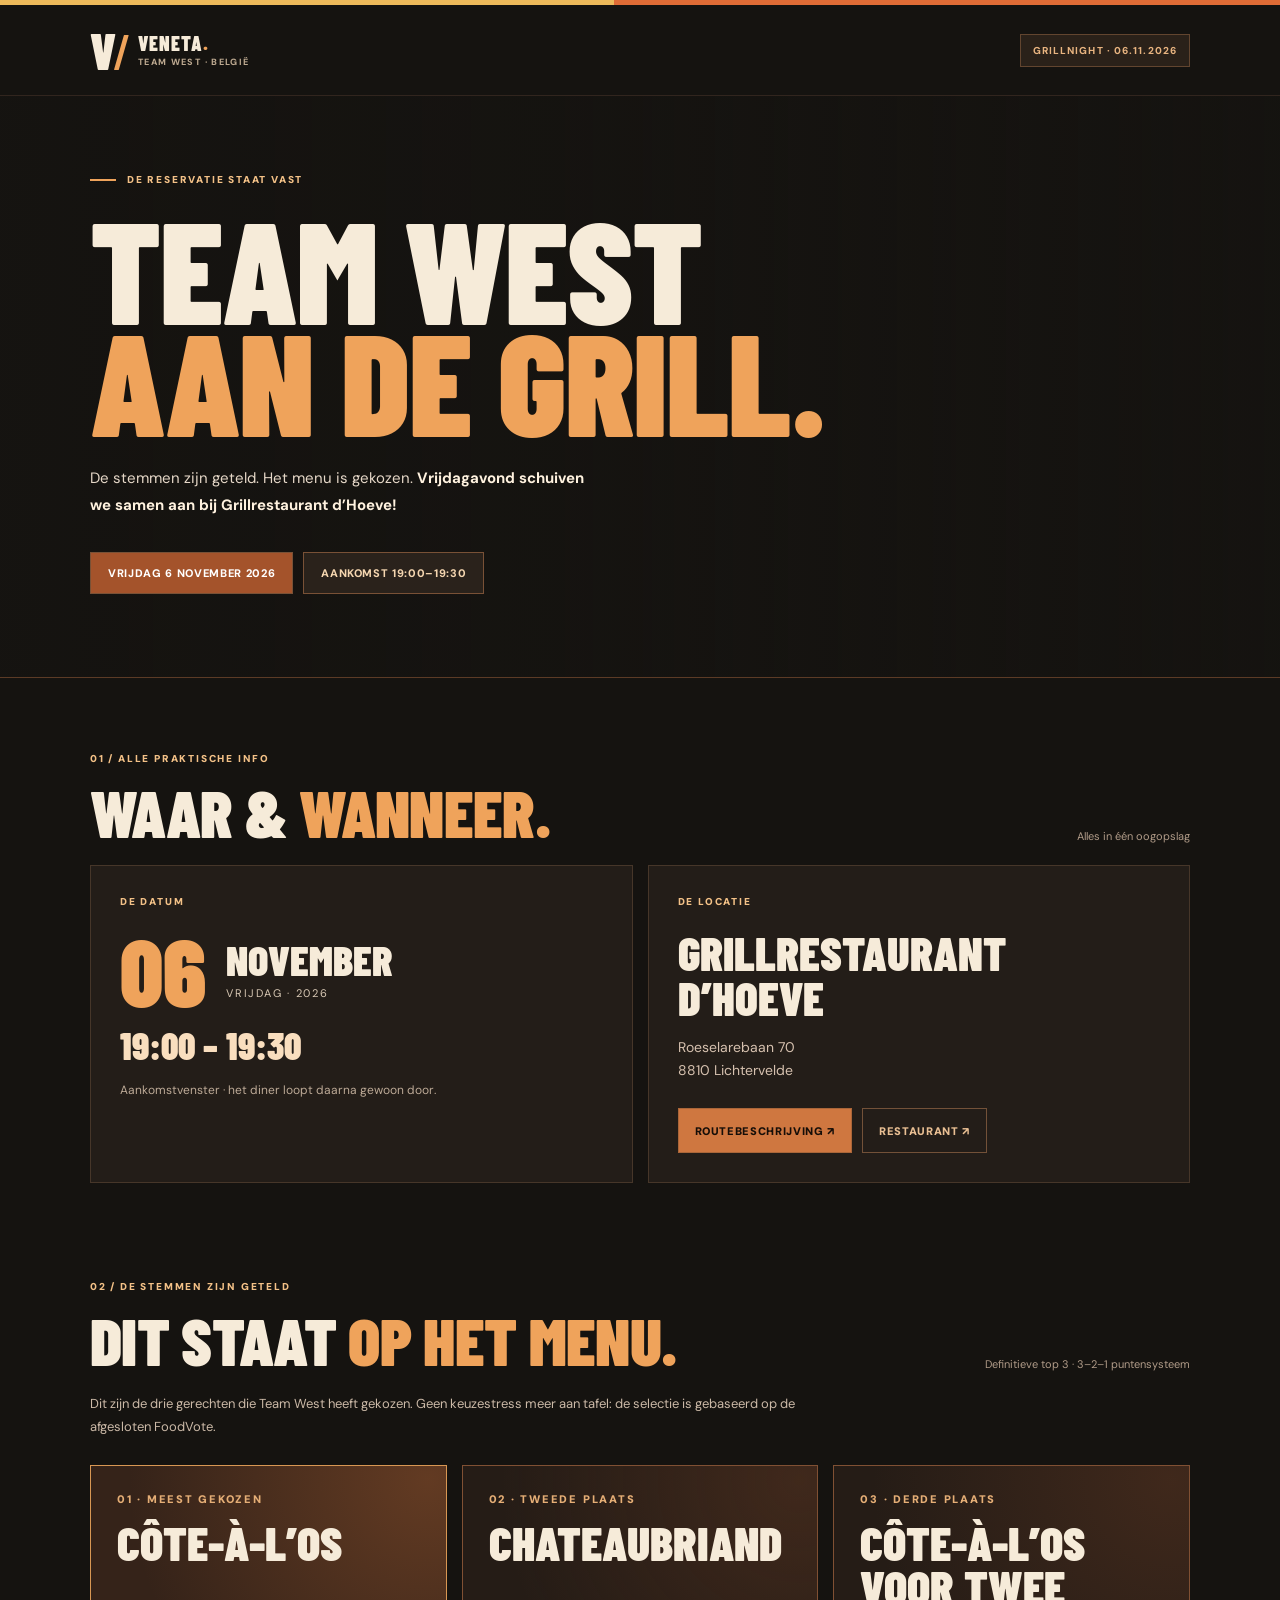
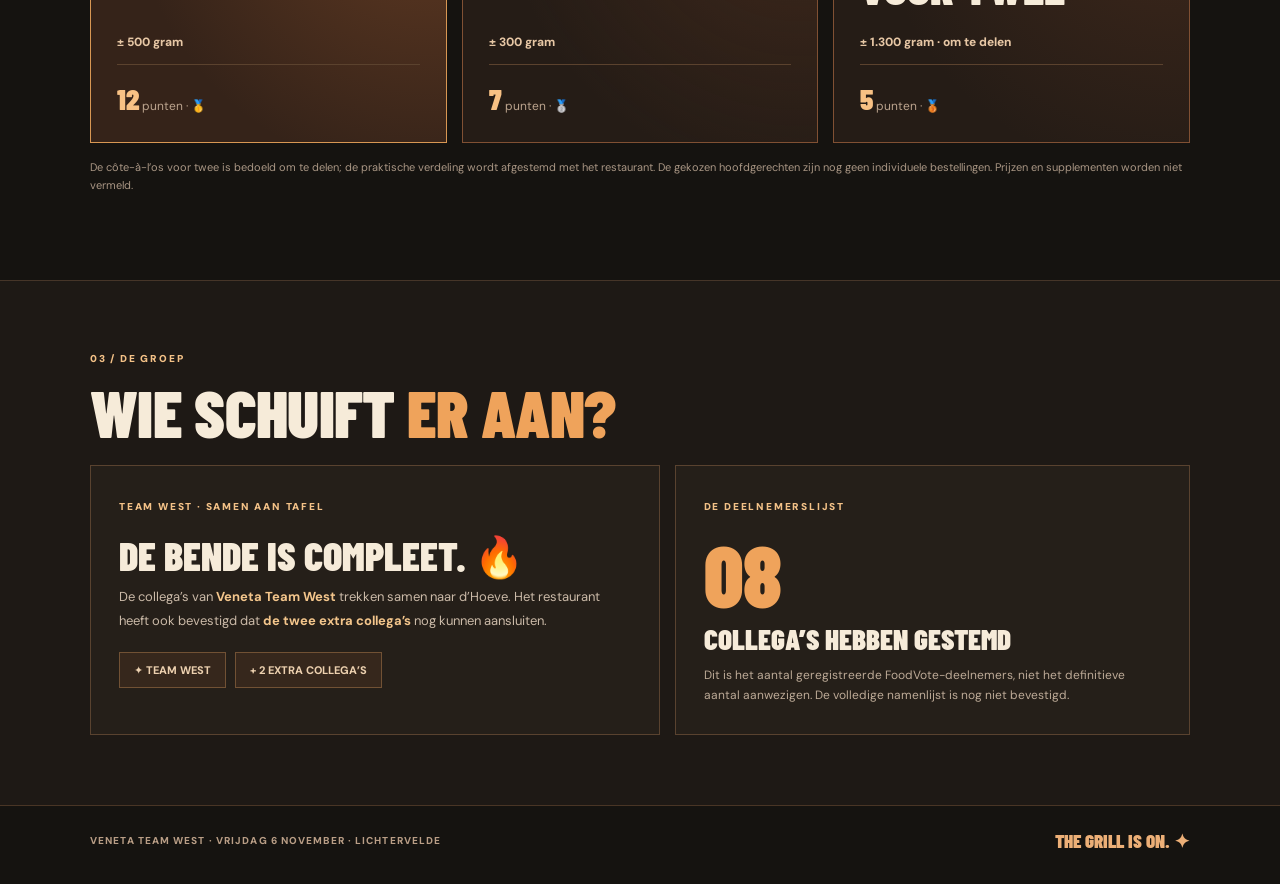
==== index.html @ 532f6a84 "Simplify Grillvote homepage to one-page event details, final top three and attendance overview" ====
<!doctype html>
<html lang="nl-BE">
<head>
<meta charset="utf-8">
<meta name="viewport" content="width=device-width, initial-scale=1">
<meta name="theme-color" content="#151310">
<meta name="description" content="Veneta Team West aan de Grill · vrijdag 6 november 2026 bij Grillrestaurant d’Hoeve in Lichtervelde.">
<meta property="og:type" content="website">
<meta property="og:title" content="Team West aan de Grill · 6 november 2026">
<meta property="og:description" content="De afspraak, de locatie, wie erbij is en de drie gekozen hoofdgerechten.">
<title>Team West aan de Grill · 6 november 2026</title>
<link rel="preconnect" href="https://fonts.googleapis.com">
<link rel="preconnect" href="https://fonts.gstatic.com" crossorigin>
<link href="https://fonts.googleapis.com/css2?family=Barlow+Condensed:wght@500;600;700;800;900&family=DM+Sans:wght@400;500;600;700;800&display=swap" rel="stylesheet">
<style>
:root{color-scheme:dark;--bg:#151310;--panel:#231d18;--line:#463629;--cream:#f6ebd9;--muted:#b9a99a;--flame:#efa35b;--gold:#f3c187;--green:#b9d39d}
*{box-sizing:border-box}
html{scroll-behavior:smooth}
body{margin:0;background:var(--bg);color:var(--cream);font-family:'DM Sans',system-ui,-apple-system,sans-serif;-webkit-font-smoothing:antialiased}
a{color:inherit;text-decoration:none}
a:focus-visible{outline:2px solid #f6c989;outline-offset:5px}
button{font:inherit}
.wrap{width:min(1100px,calc(100% - 48px));margin-inline:auto}
.accent{color:var(--flame)}
.top-line{height:5px;background:linear-gradient(90deg,#edba5b 0%,#edba5b 48%,#df6c36 48%,#df6c36 100%)}
header{height:90px;display:flex;justify-content:space-between;align-items:center;gap:20px}
.brand{display:flex;gap:12px;align-items:center}
.logo{font:900 50px/.8 'Barlow Condensed',Impact,sans-serif;letter-spacing:-.1em}
.logo i{font-weight:500;font-style:normal;color:var(--flame);padding-left:2px}
.brand-text{display:flex;flex-direction:column;gap:3px}
.brand-text strong{font:900 20px/1 'Barlow Condensed',sans-serif;letter-spacing:.05em}
.brand-text small{font-size:9px;letter-spacing:.15em;color:#bda990;font-weight:800}
.header-tag{font-size:10px;color:#e8b480;border:1px solid #62452f;background:#2a2119;padding:9px 12px;letter-spacing:.11em;font-weight:800}
.hero{position:relative;overflow:hidden;isolation:isolate;border-top:1px solid #31251e;border-bottom:1px solid #5c3b26}
.hero::before{content:"";z-index:-2;position:absolute;inset:0;background:url('https://images.unsplash.com/photo-1558030006-450675393462?w=1650&q=85&fit=crop&auto=format') center 47%/cover no-repeat;filter:brightness(.45) saturate(.9)}
.hero::after{content:"";z-index:-1;position:absolute;inset:0;background:linear-gradient(90deg,#151310f7 0%,#151310c9 44%,#1513102b 100%),linear-gradient(0deg,#15131094,transparent 38%)}
.hero-inner{padding:77px 0 83px}
.eyebrow,.label{font-size:10px;font-weight:900;letter-spacing:.18em;color:var(--gold);text-transform:uppercase}
.eyebrow{display:flex;align-items:center;gap:11px;margin:0 0 27px}
.eyebrow::before{content:"";width:26px;height:2px;background:var(--flame)}
h1,h2,h3,p{margin-top:0}
h1{font:900 clamp(83px,12vw,143px)/.78 'Barlow Condensed',Impact,sans-serif;letter-spacing:-.01em;margin:0 0 29px}
h1 span{color:var(--flame)}
.hero-sub{font-size:15px;line-height:1.8;color:#e6d8c8;max-width:510px;margin:0 0 33px}
.hero-sub strong{color:#fff2df}
.hero-meta{display:flex;flex-wrap:wrap;gap:10px}
.hero-meta>span{font-size:11px;letter-spacing:.06em;font-weight:800;background:#2d241de8;border:1px solid #795136;padding:13px 17px;color:#f5d6b0}
.hero-meta>span:first-child{background:#a4532b;color:#fff}
section.info{padding:68px 0 30px}
.section-head{display:flex;justify-content:space-between;align-items:end;gap:14px;margin-bottom:22px}
.section-head h2{font:900 clamp(42px,5.2vw,69px)/.95 'Barlow Condensed',Impact,sans-serif;letter-spacing:-.01em;margin:13px 0 0}
.section-head h2 em{color:var(--flame);font-style:normal}
.section-note{font-size:11px;color:#b09b88;text-align:right}
.detail-grid{display:grid;grid-template-columns:1fr 1fr;gap:15px}
.detail-card{background:var(--panel);border:1px solid var(--line);padding:29px;min-height:230px}
.detail-card .label{display:block;margin-bottom:22px}
.detail-date{display:flex;align-items:center;gap:20px}
.detail-date>strong{font:900 94px/.85 'Barlow Condensed',sans-serif;color:var(--flame)}
.detail-date>div strong{display:block;font:900 42px/.95 'Barlow Condensed',sans-serif}
.detail-date>div span{display:block;font-size:11px;letter-spacing:.16em;margin-top:6px;color:#d8c8b4}
.detail-card p{color:#bdaa97;font-size:12px;line-height:1.65;margin:18px 0 0}
.detail-time{font:900 38px/.95 'Barlow Condensed',sans-serif;margin-top:17px;color:#f9debe}
.venue-name{font:900 47px/.95 'Barlow Condensed',Impact,sans-serif}
.address{font-size:14px;color:#d6c1af;margin:16px 0 25px;line-height:1.7}
.actions{display:flex;flex-wrap:wrap;gap:10px;align-items:center}
.btn{display:inline-flex;align-items:center;justify-content:space-between;gap:18px;min-height:45px;padding:12px 16px;border:1px solid #aa6639;background:#cf7740;color:#160e08;font-size:11px;font-weight:900;letter-spacing:.06em}
.btn.ghost{background:transparent;border:1px solid #735138;color:#e9bf93}
.btn:hover{filter:brightness(1.12)}
.menus{padding:61px 0 74px}
.menus-intro{max-width:710px;color:#cbb9a7;font-size:13px;line-height:1.7;margin-bottom:27px}
.menu-grid{display:grid;grid-template-columns:repeat(3,minmax(0,1fr));gap:15px}
.menu-card{background:radial-gradient(circle at 95% 5%,#7d45284d,transparent 70%),#251c16;border:1px solid #805033;padding:26px;display:flex;flex-direction:column;gap:14px;min-height:266px}
.menu-card:nth-child(1){border-color:#d89753;background:radial-gradient(circle at 95% 5%,#9f5a2f6d,transparent 70%),#352319}
.menu-rank{font-size:11px;color:#e5ae76;letter-spacing:.16em;font-weight:900}
.menu-card h3{font:900 clamp(35px,4vw,48px)/.93 'Barlow Condensed',Impact,sans-serif;margin:0;min-height:100px}
.menu-card .portion{color:#e7c7a5;font-size:12px;font-weight:800}
.menu-card .points{border-top:1px solid #5b422e;padding-top:16px;margin-top:auto;color:#bca48e;font-size:12px}
.menu-card .points strong{color:#f8c184;font:900 29px 'Barlow Condensed',sans-serif}
.menu-foot{margin-top:15px;color:#a99684;font-size:11px;line-height:1.7}
.guest-area{border-top:1px solid #463528;background:#1e1915;padding:65px 0 70px}
.guest-board{display:grid;grid-template-columns:1.05fr .95fr;gap:15px}
.guest-main,.guest-side{border:1px solid #59422f;background:#251f19;padding:28px}
.guest-main h3{font:900 40px/1 'Barlow Condensed',sans-serif;margin:20px 0 10px}
.guest-main p{font-size:13px;line-height:1.8;color:#cbbaa8;max-width:550px}
.guest-main strong{color:#f4c68c}
.guest-chips{display:flex;flex-wrap:wrap;gap:9px;margin-top:20px}
.guest-chip{display:inline-flex;align-items:center;gap:8px;padding:10px 14px;border:1px solid #715134;background:#36271c;font-size:11px;font-weight:800;color:#ecd0af}
.guest-side .big-number{font:900 86px/.95 'Barlow Condensed',sans-serif;color:var(--flame);display:block;margin:18px 0 9px}
.guest-side h3{font:900 29px/1 'Barlow Condensed',sans-serif;margin:0 0 12px}
.guest-side p{font-size:12px;line-height:1.7;color:#bdaa97;margin:0}
.conclude{border-top:1px solid #493525;padding:23px 0 32px}
.conclude .wrap{display:flex;justify-content:space-between;align-items:center;flex-wrap:wrap;gap:10px}
.conclude span{font-size:10px;letter-spacing:.11em;font-weight:800;color:#b99e86}
.conclude strong{font:900 19px 'Barlow Condensed',sans-serif;color:#ecaf77}
@media(max-width:900px){.menu-grid{gap:10px}.menu-card{padding:20px}.detail-card{padding:23px}}
@media(max-width:660px){
 .wrap{width:calc(100% - 34px)}
 header{height:70px}
 .header-tag{font-size:9px;padding:8px 9px}
 .hero-inner{padding:68px 0}
 h1{font-size:clamp(82px,18vw,110px)}
 .hero-sub{font-size:13px}
 .detail-grid,.guest-board{grid-template-columns:1fr}
 section.info{padding:49px 0 20px}
 .detail-card{min-height:0}
 .section-head h2{font-size:49px}
 .section-note{display:none}
 .menus{padding:46px 0 53px}
 .menu-grid{grid-template-columns:1fr}
 .menu-card{min-height:185px;padding:21px}
 .menu-card h3{min-height:0;font-size:43px}
 .guest-area{padding:48px 0 52px}
 .hero-meta>span{padding:10px 12px;font-size:10px}
}
</style>
</head>
<body>
<div class="top-line" aria-hidden="true"></div>
<header class="wrap">
<a href="#top" class="brand" aria-label="Team West bovenaan">
  <span class="logo">V<i>/</i></span>
  <span class="brand-text"><strong>VENETA<span class="accent">.</span></strong><small>TEAM WEST · BELGIË</small></span>
</a>
<span class="header-tag">GRILLNIGHT · 06.11.2026</span>
</header>

<main id="top">
<section class="hero" aria-label="Team West aan de grill">
<div class="wrap hero-inner">
 <p class="eyebrow">DE RESERVATIE STAAT VAST</p>
 <h1>TEAM WEST<br><span>AAN DE GRILL.</span></h1>
 <p class="hero-sub">De stemmen zijn geteld. Het menu is gekozen. <strong>Vrijdagavond schuiven we samen aan bij Grillrestaurant d’Hoeve!</strong></p>
 <div class="hero-meta"><span>VRIJDAG 6 NOVEMBER 2026</span><span>AANKOMST 19:00–19:30</span></div>
</div>
</section>

<section class="info wrap" id="afspraak">
<div class="section-head"><div><span class="label">01 / ALLE PRAKTISCHE INFO</span><h2>WAAR &amp; <em>WANNEER.</em></h2></div><span class="section-note">Alles in één oogopslag</span></div>
<div class="detail-grid">
 <article class="detail-card">
  <span class="label">DE DATUM</span>
  <div class="detail-date"><strong>06</strong><div><strong>NOVEMBER</strong><span>VRIJDAG · 2026</span></div></div>
  <div class="detail-time">19:00 – 19:30</div>
  <p>Aankomstvenster · het diner loopt daarna gewoon door.</p>
 </article>
 <article class="detail-card" id="locatie">
  <span class="label">DE LOCATIE</span>
  <div class="venue-name">GRILLRESTAURANT D’HOEVE</div>
  <div class="address">Roeselarebaan 70<br>8810 Lichtervelde</div>
  <div class="actions">
    <a class="btn" href="https://www.google.com/maps/search/?api=1&amp;query=Roeselarebaan%2070%2C%208810%20Lichtervelde" target="_blank" rel="noopener noreferrer">ROUTEBESCHRIJVING ↗</a>
    <a class="btn ghost" href="https://grill-dhoeve.be/" target="_blank" rel="noopener noreferrer">RESTAURANT ↗</a>
  </div>
 </article>
</div>
</section>

<section class="menus wrap" id="menu">
 <div class="section-head"><div><span class="label">02 / DE STEMMEN ZIJN GETELD</span><h2>DIT STAAT <em>OP HET MENU.</em></h2></div><span class="section-note">Definitieve top 3 · 3–2–1 puntensysteem</span></div>
 <p class="menus-intro">Dit zijn de drie gerechten die Team West heeft gekozen. Geen keuzestress meer aan tafel: de selectie is gebaseerd op de afgesloten FoodVote.</p>
 <div class="menu-grid">
  <article class="menu-card">
   <span class="menu-rank">01 · MEEST GEKOZEN</span>
   <h3>CÔTE-À-L’OS</h3>
   <span class="portion">± 500 gram</span>
   <div class="points"><strong>12</strong> punten · 🥇</div>
  </article>
  <article class="menu-card">
   <span class="menu-rank">02 · TWEEDE PLAATS</span>
   <h3>CHATEAUBRIAND</h3>
   <span class="portion">± 300 gram</span>
   <div class="points"><strong>7</strong> punten · 🥈</div>
  </article>
  <article class="menu-card">
   <span class="menu-rank">03 · DERDE PLAATS</span>
   <h3>CÔTE-À-L’OS<br>VOOR TWEE</h3>
   <span class="portion">± 1.300 gram · om te delen</span>
   <div class="points"><strong>5</strong> punten · 🥉</div>
  </article>
 </div>
 <p class="menu-foot">De côte-à-l’os voor twee is bedoeld om te delen; de praktische verdeling wordt afgestemd met het restaurant. De gekozen hoofdgerechten zijn nog geen individuele bestellingen. Prijzen en supplementen worden niet vermeld.</p>
</section>

<section class="guest-area" id="aanwezigen">
 <div class="wrap">
  <div class="section-head"><div><span class="label">03 / DE GROEP</span><h2>WIE SCHUIFT <em>ER AAN?</em></h2></div></div>
  <div class="guest-board">
   <article class="guest-main">
    <span class="label">TEAM WEST · SAMEN AAN TAFEL</span>
    <h3>DE BENDE IS COMPLEET. 🔥</h3>
    <p>De collega’s van <strong>Veneta Team West</strong> trekken samen naar d’Hoeve. Het restaurant heeft ook bevestigd dat <strong>de twee extra collega’s</strong> nog kunnen aansluiten.</p>
    <div class="guest-chips"><span class="guest-chip">✦ TEAM WEST</span><span class="guest-chip">+ 2 EXTRA COLLEGA’S</span></div>
   </article>
   <aside class="guest-side">
    <span class="label">DE DEELNEMERSLIJST</span>
    <span class="big-number">08</span>
    <h3>COLLEGA’S HEBBEN GESTEMD</h3>
    <p>Dit is het aantal geregistreerde FoodVote-deelnemers, niet het definitieve aantal aanwezigen. De volledige namenlijst is nog niet bevestigd.</p>
   </aside>
  </div>
 </div>
</section>
</main>
<footer class="conclude"><div class="wrap"><span>VENETA TEAM WEST · VRIJDAG 6 NOVEMBER · LICHTERVELDE</span><strong>THE GRILL IS ON. ✦</strong></div></footer>
</body>
</html>
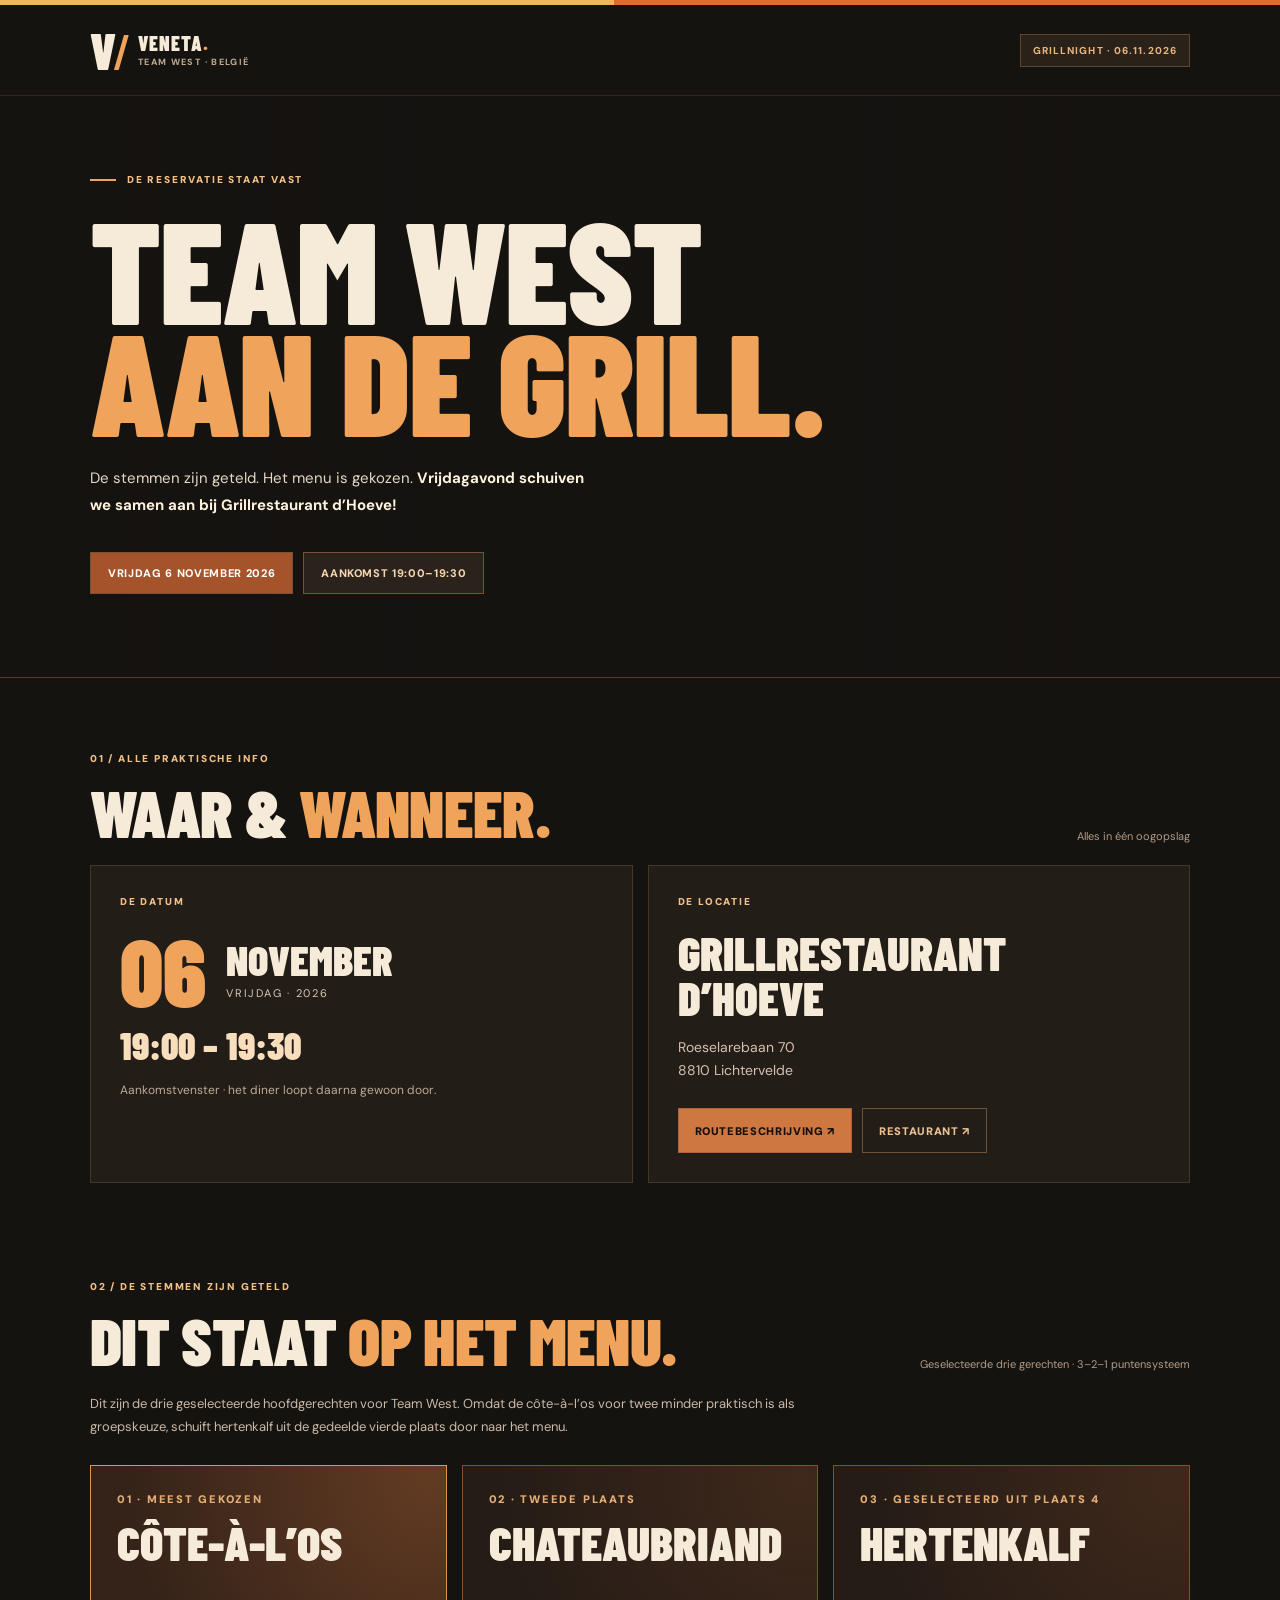
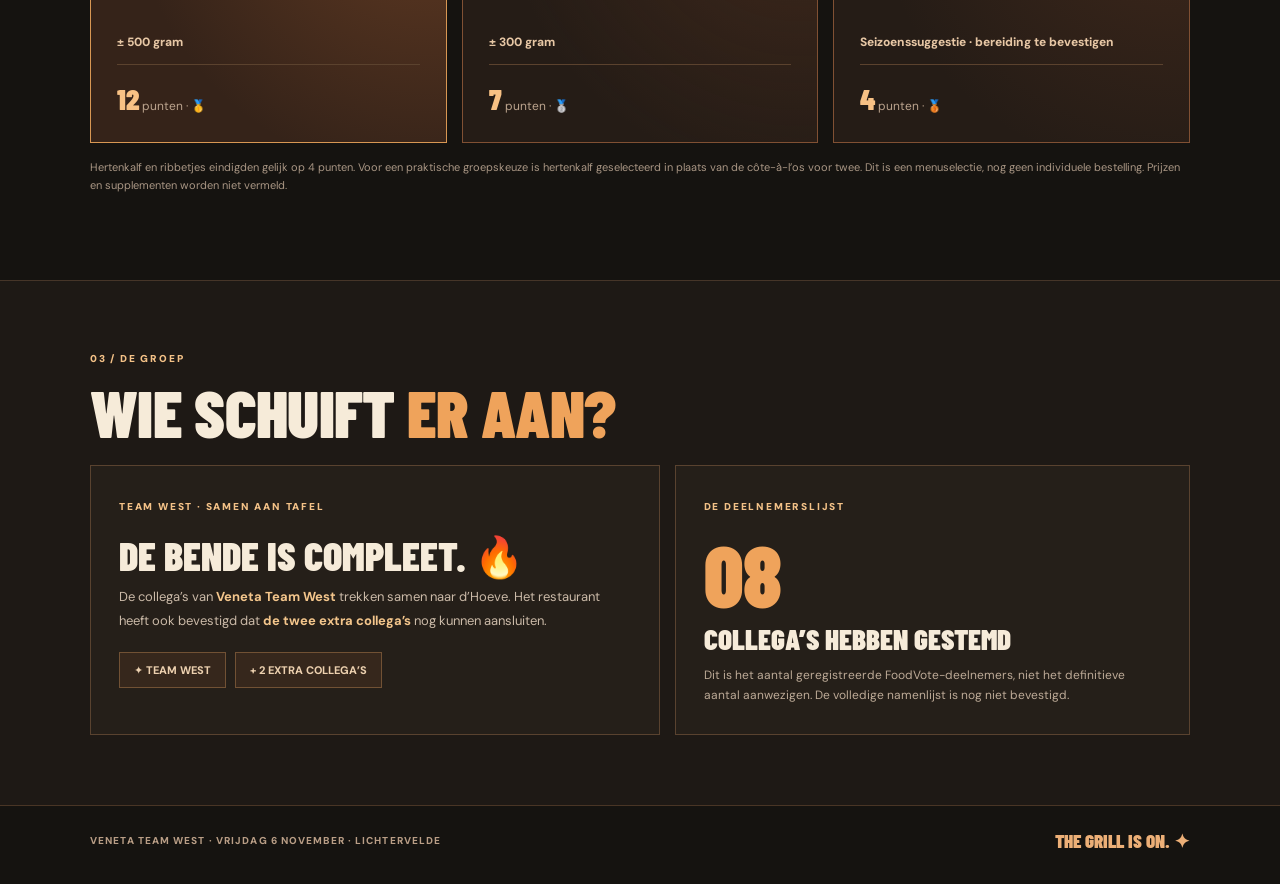
==== commit ef8b1d7d: "Replace shared côte-à-l’os for two with fourth-ranked hertenkalf in final menu" ====
--- a/index.html
+++ b/index.html
@@ -156,8 +156,8 @@
 </section>
 
 <section class="menus wrap" id="menu">
- <div class="section-head"><div><span class="label">02 / DE STEMMEN ZIJN GETELD</span><h2>DIT STAAT <em>OP HET MENU.</em></h2></div><span class="section-note">Definitieve top 3 · 3–2–1 puntensysteem</span></div>
- <p class="menus-intro">Dit zijn de drie gerechten die Team West heeft gekozen. Geen keuzestress meer aan tafel: de selectie is gebaseerd op de afgesloten FoodVote.</p>
+ <div class="section-head"><div><span class="label">02 / DE STEMMEN ZIJN GETELD</span><h2>DIT STAAT <em>OP HET MENU.</em></h2></div><span class="section-note">Geselecteerde drie gerechten · 3–2–1 puntensysteem</span></div>
+ <p class="menus-intro">Dit zijn de drie geselecteerde hoofdgerechten voor Team West. Omdat de côte-à-l’os voor twee minder praktisch is als groepskeuze, schuift hertenkalf uit de gedeelde vierde plaats door naar het menu.</p>
  <div class="menu-grid">
   <article class="menu-card">
    <span class="menu-rank">01 · MEEST GEKOZEN</span>
@@ -172,13 +172,13 @@
    <div class="points"><strong>7</strong> punten · 🥈</div>
   </article>
   <article class="menu-card">
-   <span class="menu-rank">03 · DERDE PLAATS</span>
-   <h3>CÔTE-À-L’OS<br>VOOR TWEE</h3>
-   <span class="portion">± 1.300 gram · om te delen</span>
-   <div class="points"><strong>5</strong> punten · 🥉</div>
+   <span class="menu-rank">03 · GESELECTEERD UIT PLAATS 4</span>
+   <h3>HERTENKALF</h3>
+   <span class="portion">Seizoenssuggestie · bereiding te bevestigen</span>
+   <div class="points"><strong>4</strong> punten · 🥉</div>
   </article>
  </div>
- <p class="menu-foot">De côte-à-l’os voor twee is bedoeld om te delen; de praktische verdeling wordt afgestemd met het restaurant. De gekozen hoofdgerechten zijn nog geen individuele bestellingen. Prijzen en supplementen worden niet vermeld.</p>
+ <p class="menu-foot">Hertenkalf en ribbetjes eindigden gelijk op 4 punten. Voor een praktische groepskeuze is hertenkalf geselecteerd in plaats van de côte-à-l’os voor twee. Dit is een menuselectie, nog geen individuele bestelling. Prijzen en supplementen worden niet vermeld.</p>
 </section>
 
 <section class="guest-area" id="aanwezigen">
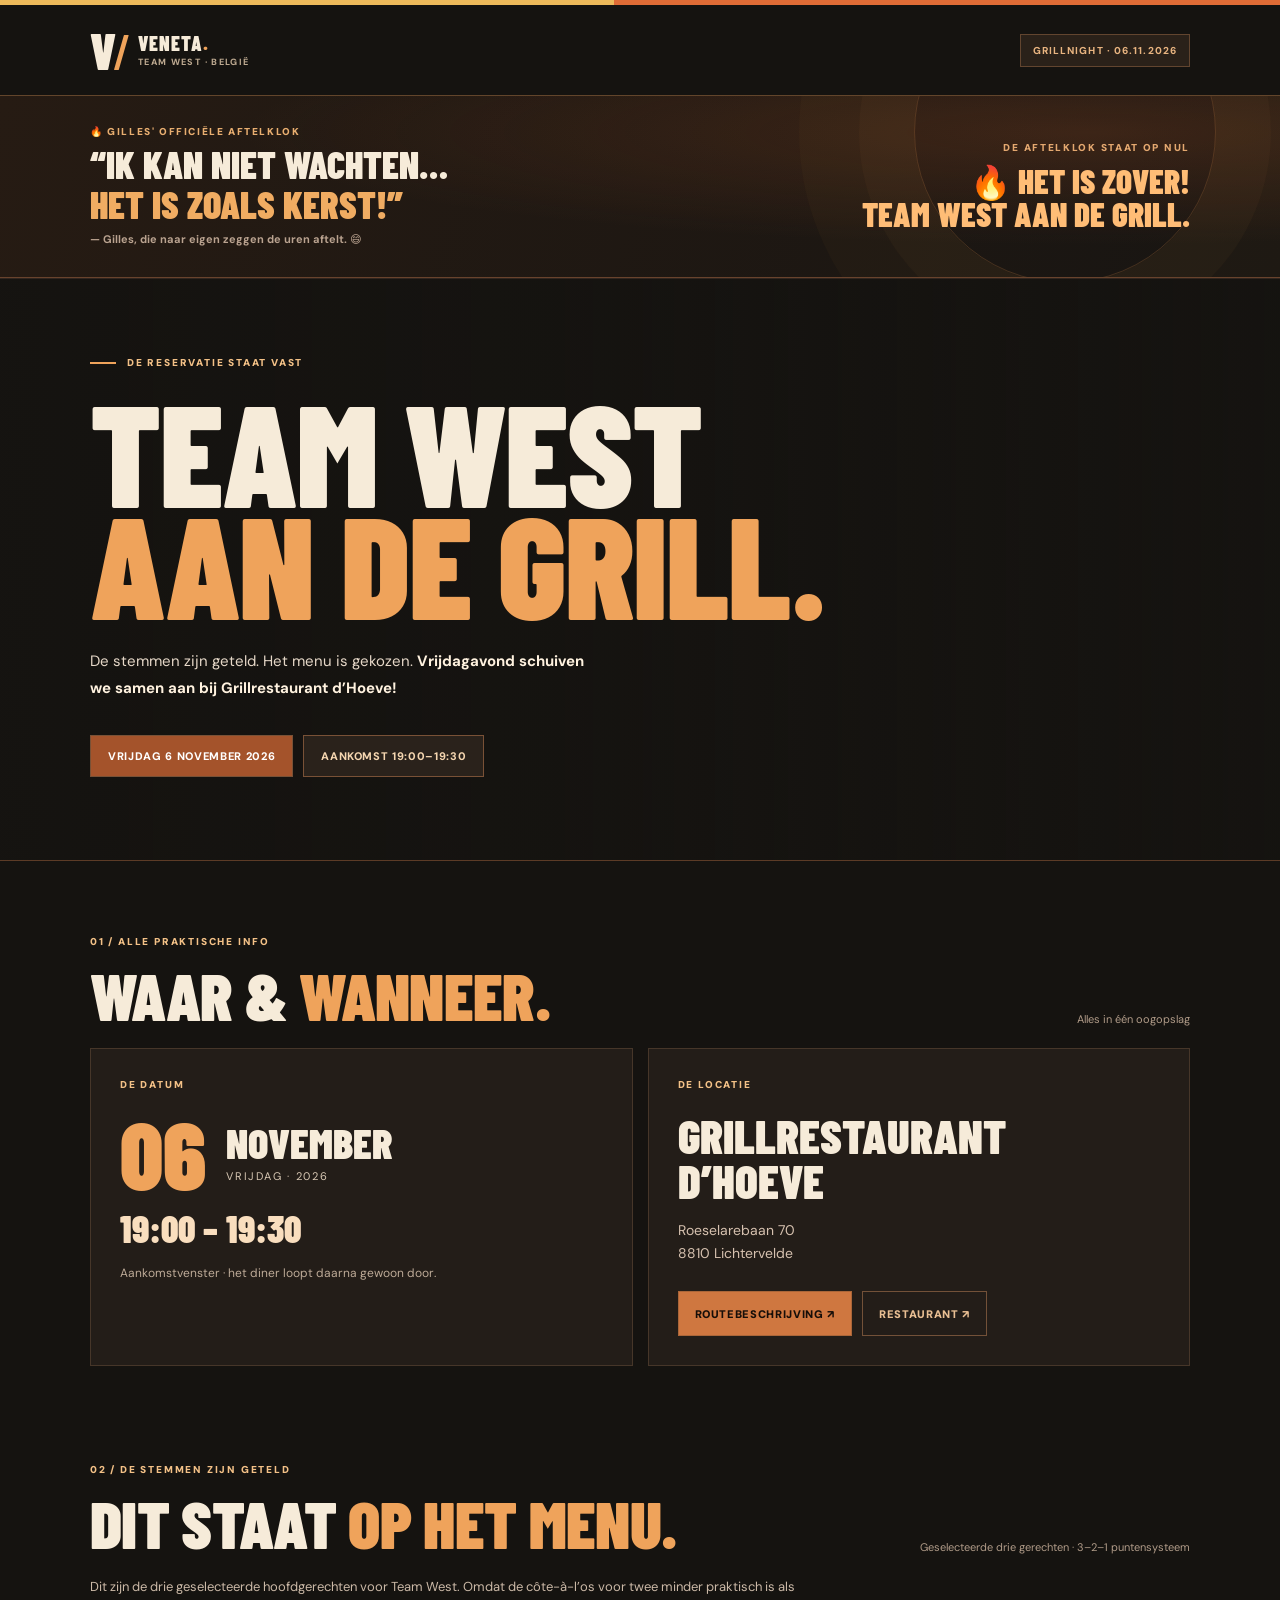
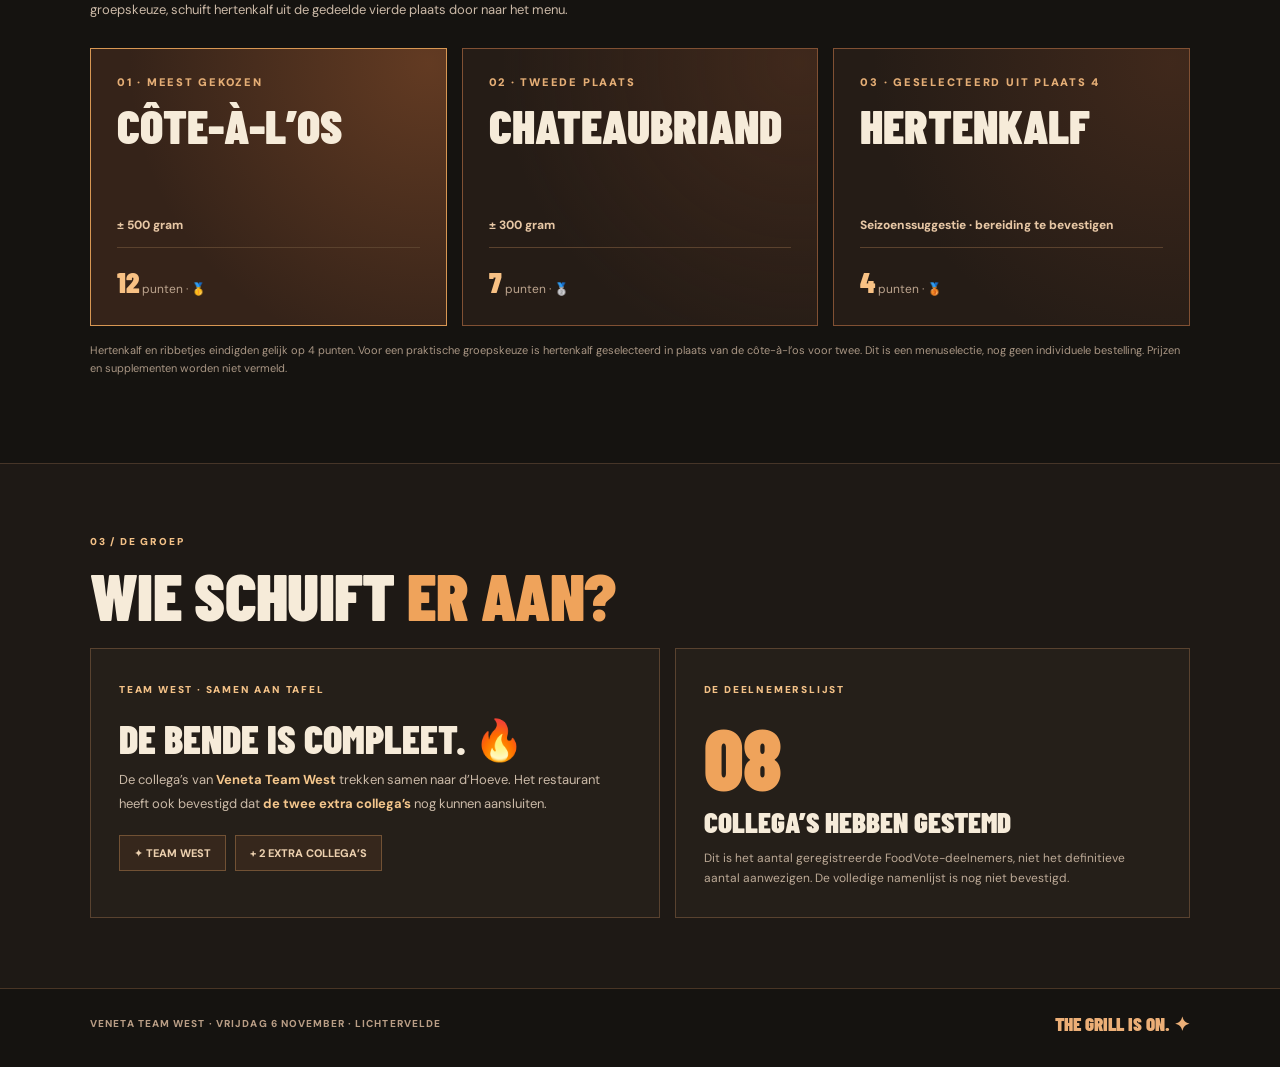
==== commit 7b803ed2: "Add Gilles' live Christmas-style countdown to Team West arrival at 19:00" ====
--- a/index.html
+++ b/index.html
@@ -112,6 +112,25 @@
  .guest-area{padding:48px 0 52px}
  .hero-meta>span{padding:10px 12px;font-size:10px}
 }
+
+/* Gilles' countdown · automatically flips to event-day welcome at 19:00 CET */
+.gilles-countdown{position:relative;background:radial-gradient(ellipse at 85% 20%,#a451253f,transparent 55%),linear-gradient(110deg,#261b13,#181512);border-top:1px solid #62452b;border-bottom:1px solid #68432d;overflow:hidden}
+.gilles-countdown::before{content:"";position:absolute;top:-115px;right:5%;height:300px;width:300px;border:1px solid #b4764145;border-radius:50%;box-shadow:0 0 0 55px #b476410d,0 0 0 115px #b476410a;pointer-events:none}
+.gilles-layout{position:relative;padding:29px 0 31px;display:flex;justify-content:space-between;align-items:center;gap:30px}
+.gilles-caption{margin:0 0 7px;color:#e8ae70;font-weight:900;font-size:10px;letter-spacing:.16em}
+.gilles-quote{font:900 clamp(25px,3.3vw,38px)/1.04 'Barlow Condensed',Impact,sans-serif;max-width:530px;margin:0 0 8px}
+.gilles-quote em{font-style:normal;color:#f0ac62}
+.gilles-attribution{font-size:11px;color:#baa390;font-weight:700;margin:0}
+.gilles-counter-side{text-align:right;flex-shrink:0}
+.gilles-counter-label{display:block;color:#e4a870;font-size:10px;font-weight:900;letter-spacing:.17em;margin-bottom:11px}
+.gilles-clock{display:flex;gap:8px;justify-content:flex-end}
+.gilles-digit{background:#100e0d;border:1px solid #98633e;min-width:84px;padding:12px 8px 10px;text-align:center}
+.gilles-digit strong{font:900 clamp(38px,4.5vw,59px)/.9 'Barlow Condensed',Impact,sans-serif;letter-spacing:.02em;color:#ffdbb4;font-variant-numeric:tabular-nums;display:block}
+.gilles-digit span{display:block;color:#bf9f83;font-size:9px;font-weight:900;letter-spacing:.1em;margin-top:8px}
+.gilles-after{font:900 33px/1 'Barlow Condensed',Impact,sans-serif;color:#ffbd76;max-width:350px;text-align:right}
+@media(max-width:800px){.gilles-layout{flex-direction:column;text-align:center;gap:21px;padding:25px 0}.gilles-counter-side{text-align:center}.gilles-clock{justify-content:center}.gilles-quote{font-size:31px}.gilles-digit{min-width:88px}.gilles-after{text-align:center}}
+@media(max-width:390px){.gilles-digit{min-width:74px;padding:10px 6px}.gilles-quote{font-size:27px}.gilles-caption{font-size:9px}}
+
 </style>
 </head>
 <body>
@@ -125,6 +144,25 @@
 </header>
 
 <main id="top">
+
+<section class="gilles-countdown" aria-label="Aftelklok Team West">
+ <div class="wrap gilles-layout">
+  <div class="gilles-copy">
+   <p class="gilles-caption">🔥 GILLES' OFFICIËLE AFTELKLOK</p>
+   <p class="gilles-quote">“IK KAN NIET WACHTEN…<br><em>HET IS ZOALS KERST!”</em></p>
+   <p class="gilles-attribution">— Gilles, die naar eigen zeggen de uren aftelt. 😄</p>
+  </div>
+  <div class="gilles-counter-side" id="gilles-countdown">
+   <span class="gilles-counter-label" id="gilles-counter-label">NOG TOT VANAVOND · 19:00</span>
+   <div class="gilles-clock" role="timer" aria-live="off" aria-label="Resterende tijd tot aanvang aankomst">
+    <div class="gilles-digit"><strong id="gilles-hours">––</strong><span>UREN</span></div>
+    <div class="gilles-digit"><strong id="gilles-minutes">––</strong><span>MINUTEN</span></div>
+    <div class="gilles-digit"><strong id="gilles-seconds">––</strong><span>SECONDEN</span></div>
+   </div>
+  </div>
+ </div>
+</section>
+
 <section class="hero" aria-label="Team West aan de grill">
 <div class="wrap hero-inner">
  <p class="eyebrow">DE RESERVATIE STAAT VAST</p>
@@ -202,5 +240,32 @@
 </section>
 </main>
 <footer class="conclude"><div class="wrap"><span>VENETA TEAM WEST · VRIJDAG 6 NOVEMBER · LICHTERVELDE</span><strong>THE GRILL IS ON. ✦</strong></div></footer>
+
+<script>
+(() => {
+ const arrival = Date.parse('2026-11-06T19:00:00+01:00');
+ const hours = document.getElementById('gilles-hours');
+ const minutes = document.getElementById('gilles-minutes');
+ const seconds = document.getElementById('gilles-seconds');
+ const host = document.getElementById('gilles-countdown');
+ const pad = v => String(v).padStart(2, '0');
+ let finished = false;
+ function tick() {
+  if (finished) return;
+  const left = Math.max(0, Math.ceil((arrival - Date.now()) / 1000));
+  if (left <= 0) {
+   finished = true;
+   host.innerHTML = '<span class="gilles-counter-label">DE AFTELKLOK STAAT OP NUL</span><div class="gilles-after">🔥 HET IS ZOVER!<br>TEAM WEST AAN DE GRILL.</div>';
+   return;
+  }
+  hours.textContent = pad(Math.floor(left / 3600));
+  minutes.textContent = pad(Math.floor((left % 3600) / 60));
+  seconds.textContent = pad(left % 60);
+ }
+ tick();
+ setInterval(tick, 1000);
+})();
+</script>
+
 </body>
 </html>
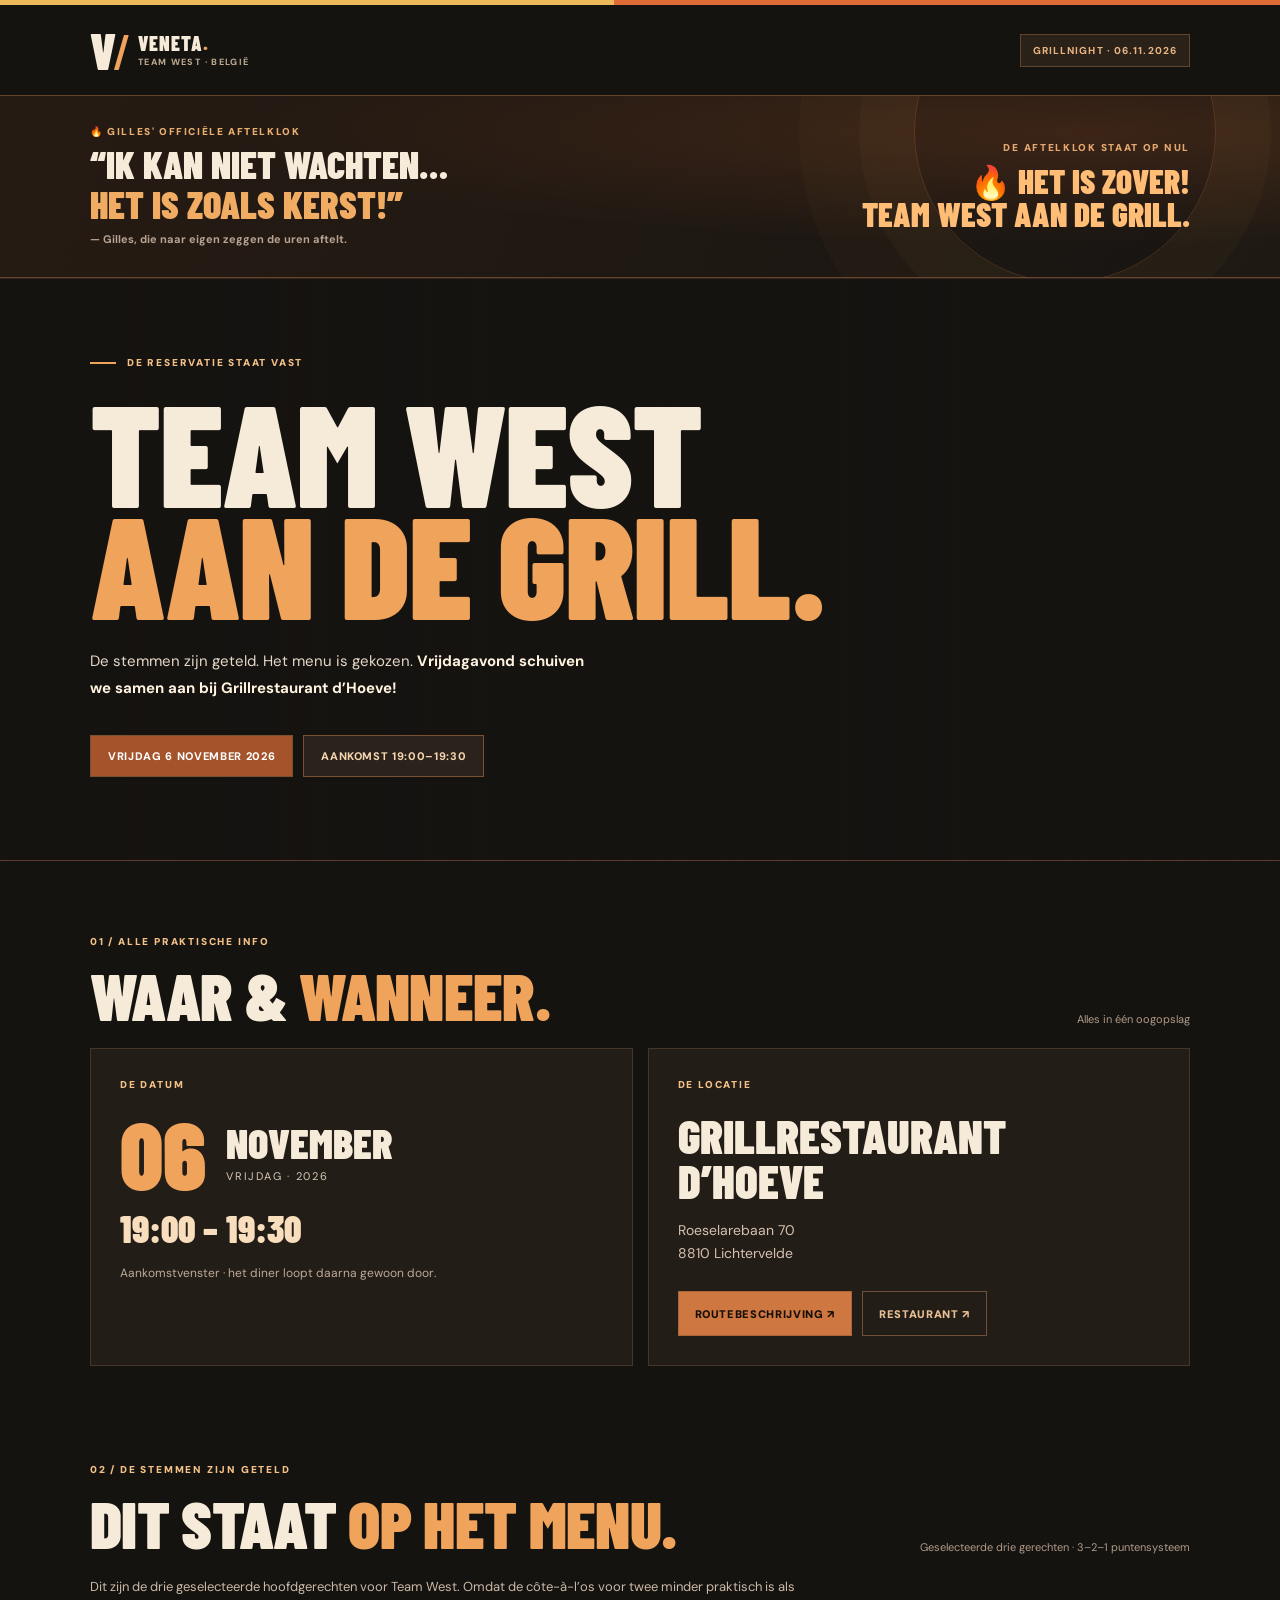
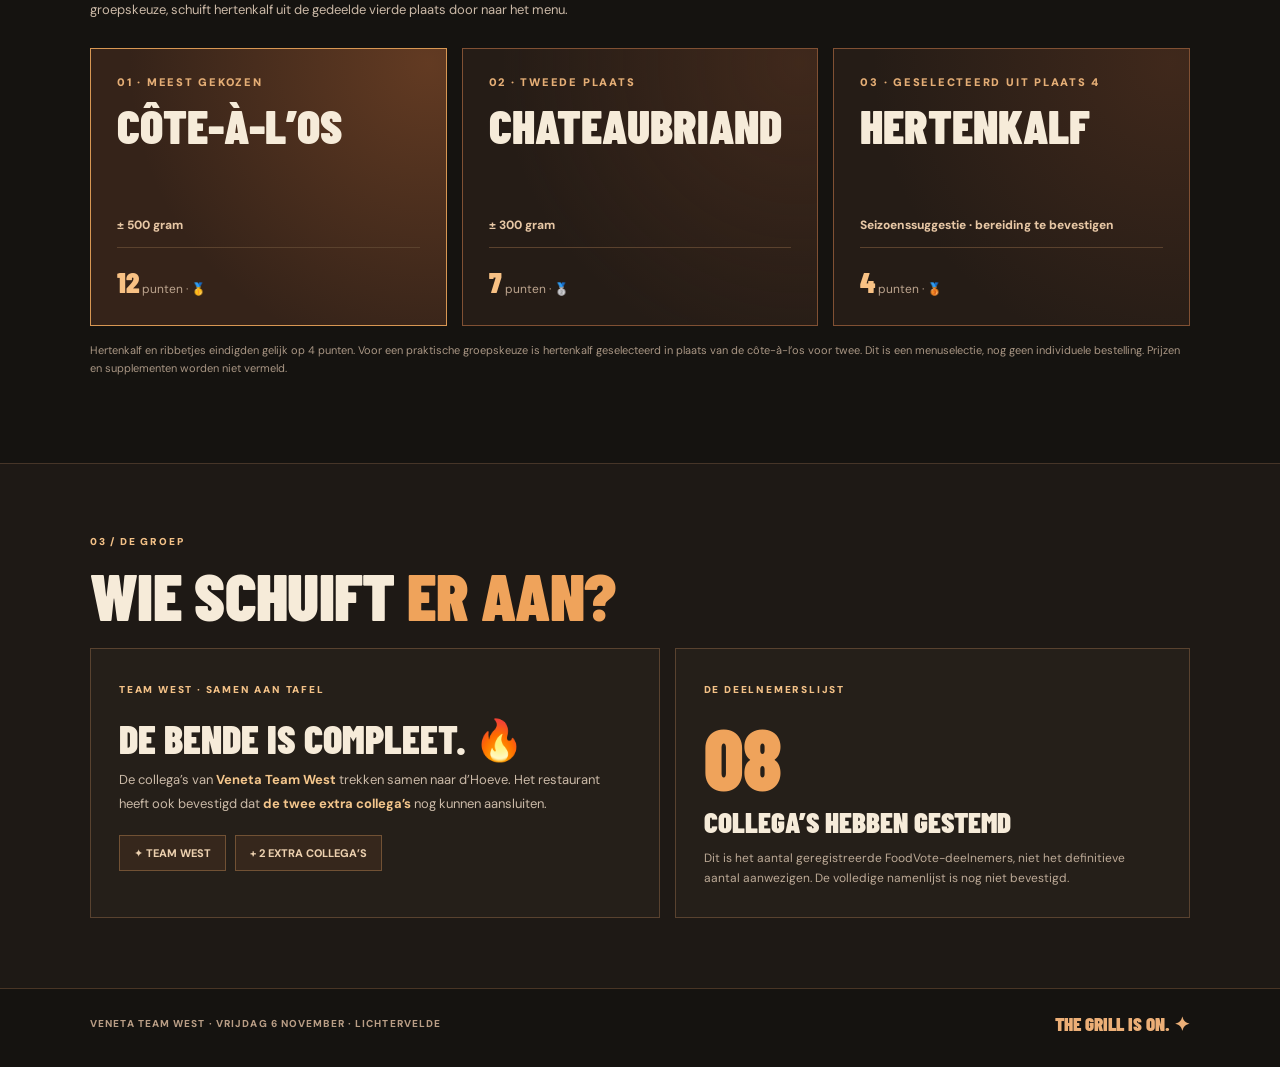
==== commit 0e2fda46: "Remove smiley from Gilles countdown attribution" ====
--- a/index.html
+++ b/index.html
@@ -150,7 +150,7 @@
   <div class="gilles-copy">
    <p class="gilles-caption">🔥 GILLES' OFFICIËLE AFTELKLOK</p>
    <p class="gilles-quote">“IK KAN NIET WACHTEN…<br><em>HET IS ZOALS KERST!”</em></p>
-   <p class="gilles-attribution">— Gilles, die naar eigen zeggen de uren aftelt. 😄</p>
+   <p class="gilles-attribution">— Gilles, die naar eigen zeggen de uren aftelt.</p>
   </div>
   <div class="gilles-counter-side" id="gilles-countdown">
    <span class="gilles-counter-label" id="gilles-counter-label">NOG TOT VANAVOND · 19:00</span>
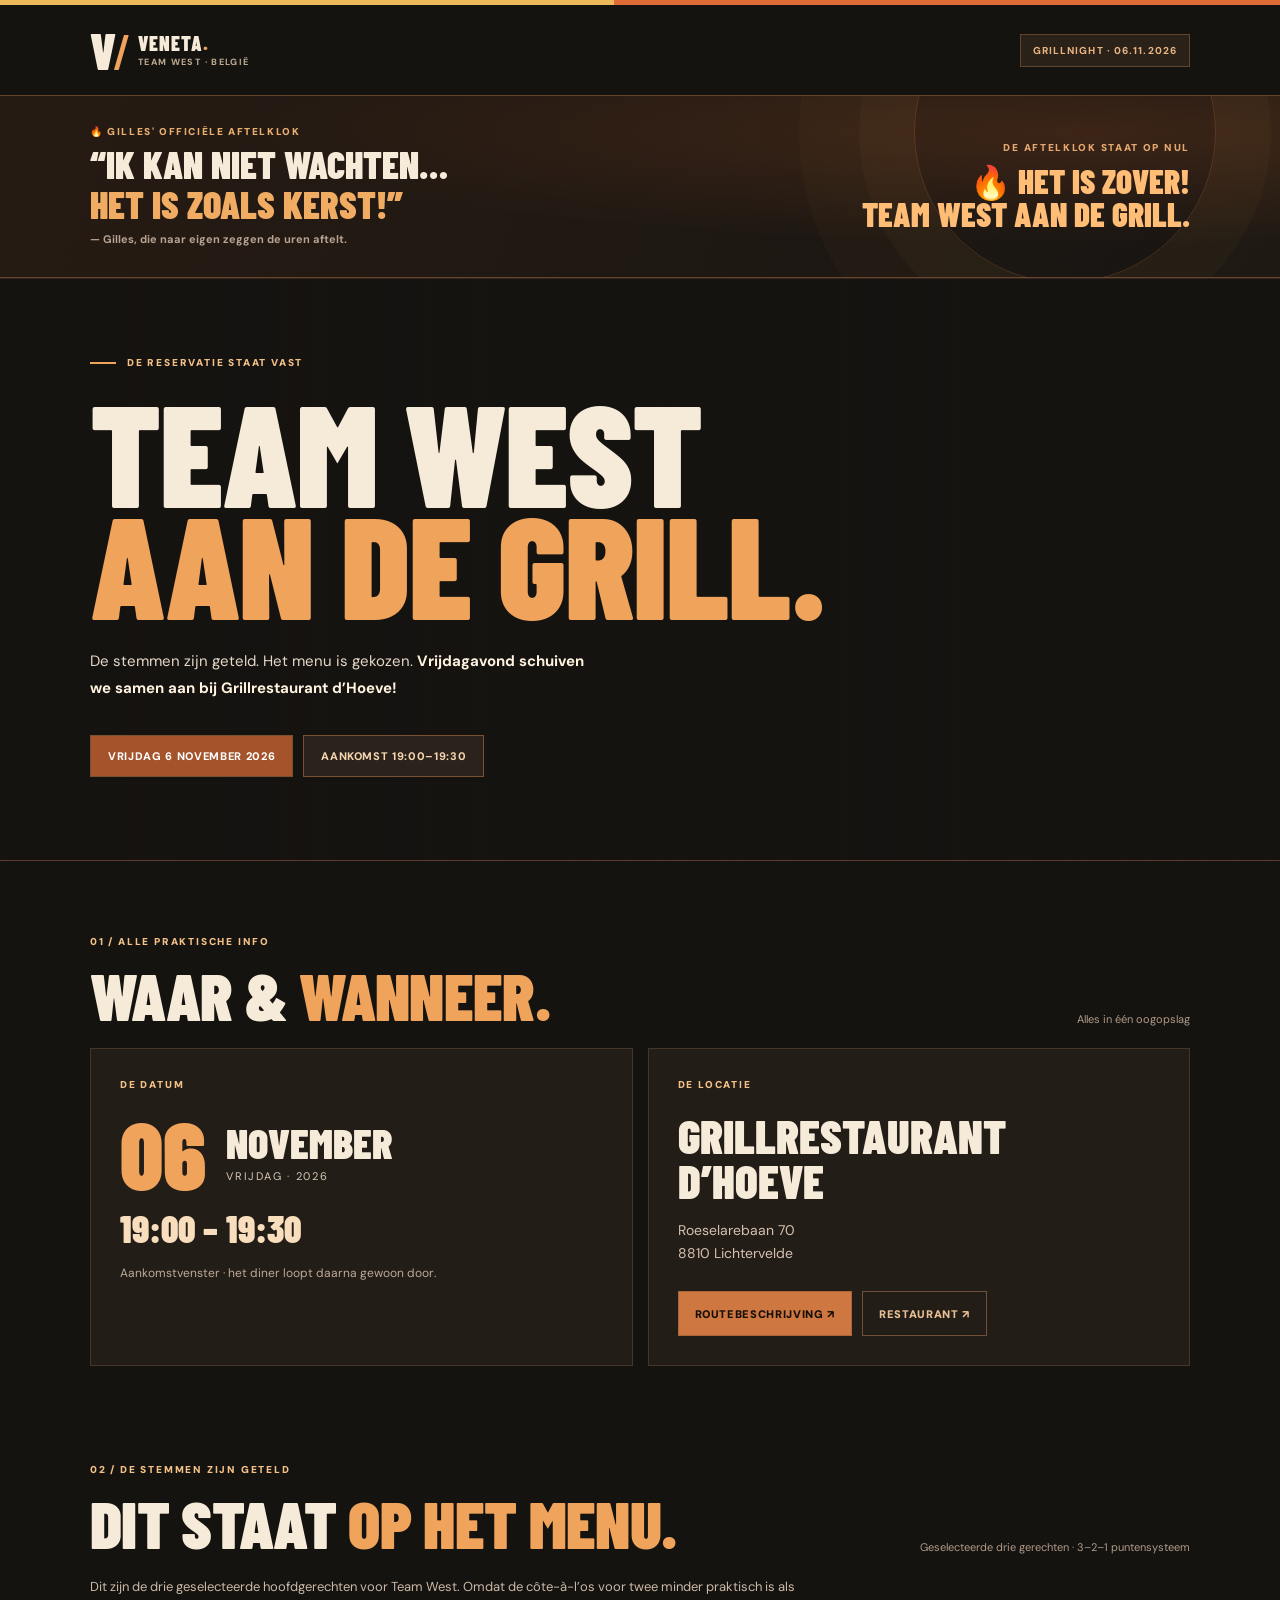
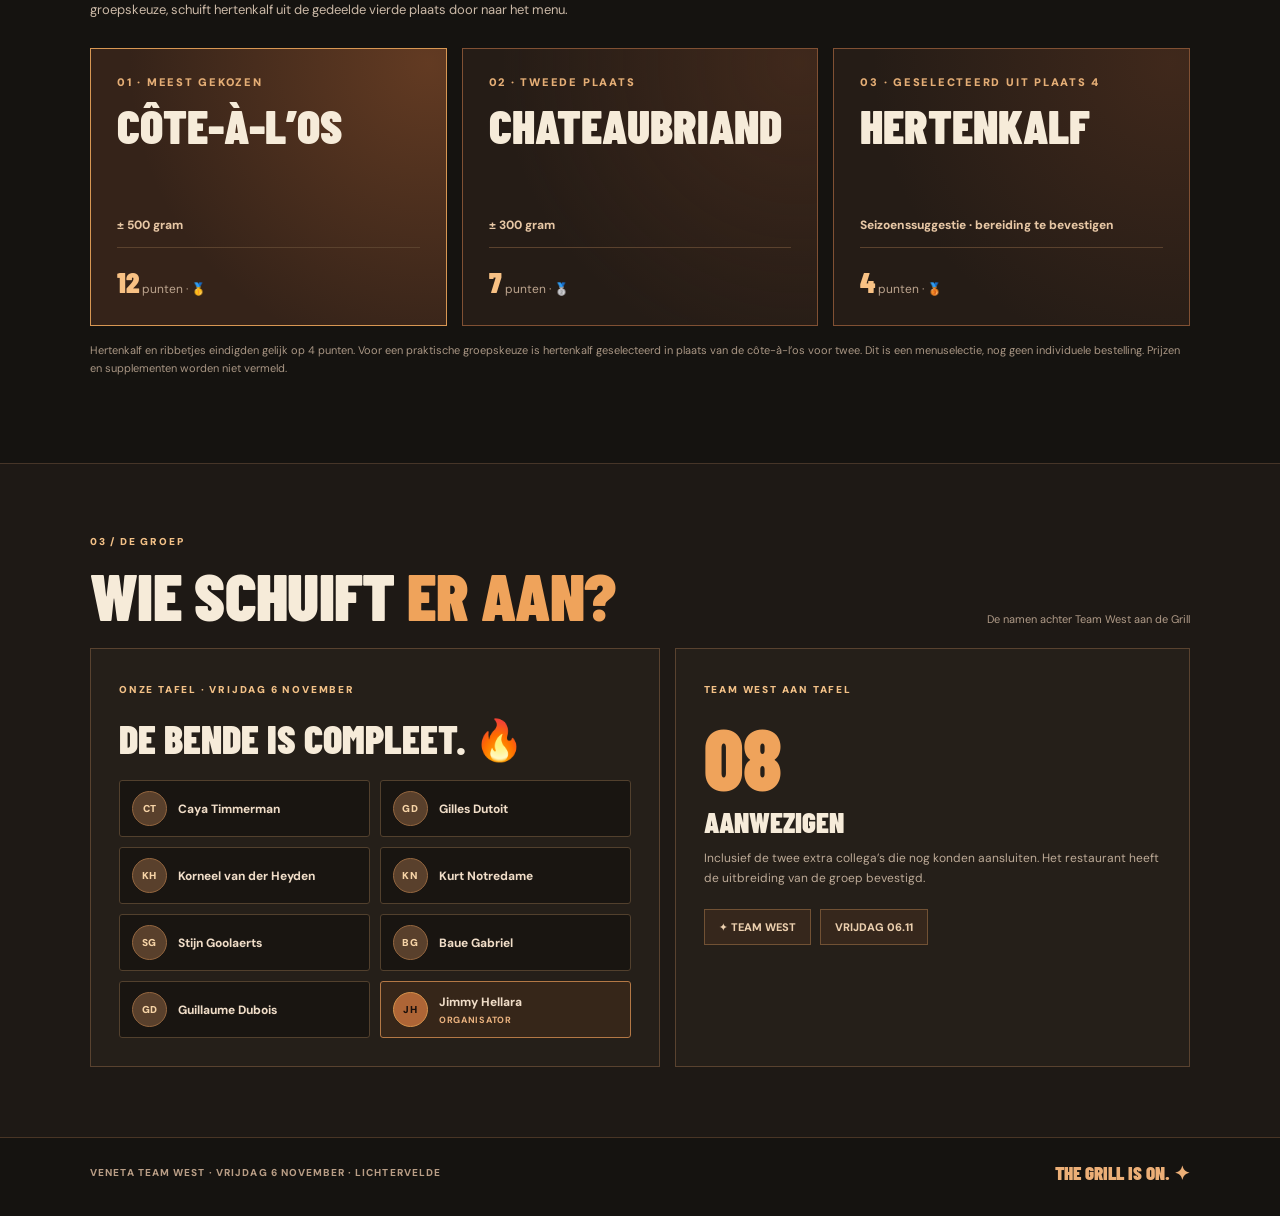
==== commit 29fb954e: "Add eight event attendees including organizer Jimmy; exclude Nicolas" ====
--- a/index.html
+++ b/index.html
@@ -131,6 +131,16 @@
 @media(max-width:800px){.gilles-layout{flex-direction:column;text-align:center;gap:21px;padding:25px 0}.gilles-counter-side{text-align:center}.gilles-clock{justify-content:center}.gilles-quote{font-size:31px}.gilles-digit{min-width:88px}.gilles-after{text-align:center}}
 @media(max-width:390px){.gilles-digit{min-width:74px;padding:10px 6px}.gilles-quote{font-size:27px}.gilles-caption{font-size:9px}}
 
+
+/* Confirmed participant roster */
+.attendee-list{display:grid;grid-template-columns:repeat(2,minmax(0,1fr));gap:10px;list-style:none;margin:22px 0 0;padding:0}
+.attendee-list li{min-width:0;display:flex;align-items:center;gap:11px;padding:10px 12px;background:#191511;border:1px solid #52402d;border-radius:3px;color:#f0ddc8;font-size:12px;font-weight:750}
+.attendee-mark{flex:none;display:grid;place-items:center;width:35px;height:35px;background:#59402c;border:1px solid #94663f;border-radius:50%;color:#f6d3a6;font-size:10px;font-weight:900;letter-spacing:.035em}
+.attendee-organizer{background:#362619!important;border-color:#b47845!important}
+.attendee-organizer .attendee-mark{background:#ae6536;color:#1b100b;border-color:#d4914b}
+.attendee-organizer small{display:block;font-size:9px;letter-spacing:.08em;color:#eab27f;margin-top:4px}
+@media(max-width:440px){.attendee-list{grid-template-columns:1fr}}
+
 </style>
 </head>
 <body>
@@ -221,19 +231,28 @@
 
 <section class="guest-area" id="aanwezigen">
  <div class="wrap">
-  <div class="section-head"><div><span class="label">03 / DE GROEP</span><h2>WIE SCHUIFT <em>ER AAN?</em></h2></div></div>
+  <div class="section-head"><div><span class="label">03 / DE GROEP</span><h2>WIE SCHUIFT <em>ER AAN?</em></h2></div><span class="section-note">De namen achter Team West aan de Grill</span></div>
   <div class="guest-board">
    <article class="guest-main">
-    <span class="label">TEAM WEST · SAMEN AAN TAFEL</span>
+    <span class="label">ONZE TAFEL · VRIJDAG 6 NOVEMBER</span>
     <h3>DE BENDE IS COMPLEET. 🔥</h3>
-    <p>De collega’s van <strong>Veneta Team West</strong> trekken samen naar d’Hoeve. Het restaurant heeft ook bevestigd dat <strong>de twee extra collega’s</strong> nog kunnen aansluiten.</p>
-    <div class="guest-chips"><span class="guest-chip">✦ TEAM WEST</span><span class="guest-chip">+ 2 EXTRA COLLEGA’S</span></div>
+    <ul class="attendee-list" aria-label="De acht aanwezigen">
+      <li><span class="attendee-mark">CT</span><span>Caya Timmerman</span></li>
+      <li><span class="attendee-mark">GD</span><span>Gilles Dutoit</span></li>
+      <li><span class="attendee-mark">KH</span><span>Korneel van der Heyden</span></li>
+      <li><span class="attendee-mark">KN</span><span>Kurt Notredame</span></li>
+      <li><span class="attendee-mark">SG</span><span>Stijn Goolaerts</span></li>
+      <li><span class="attendee-mark">BG</span><span>Baue Gabriel</span></li>
+      <li><span class="attendee-mark">GD</span><span>Guillaume Dubois</span></li>
+      <li class="attendee-organizer"><span class="attendee-mark">JH</span><span>Jimmy Hellara <small>ORGANISATOR</small></span></li>
+    </ul>
    </article>
    <aside class="guest-side">
-    <span class="label">DE DEELNEMERSLIJST</span>
+    <span class="label">TEAM WEST AAN TAFEL</span>
     <span class="big-number">08</span>
-    <h3>COLLEGA’S HEBBEN GESTEMD</h3>
-    <p>Dit is het aantal geregistreerde FoodVote-deelnemers, niet het definitieve aantal aanwezigen. De volledige namenlijst is nog niet bevestigd.</p>
+    <h3>AANWEZIGEN</h3>
+    <p>Inclusief de twee extra collega’s die nog konden aansluiten. Het restaurant heeft de uitbreiding van de groep bevestigd.</p>
+    <div class="guest-chips"><span class="guest-chip">✦ TEAM WEST</span><span class="guest-chip">VRIJDAG 06.11</span></div>
    </aside>
   </div>
  </div>
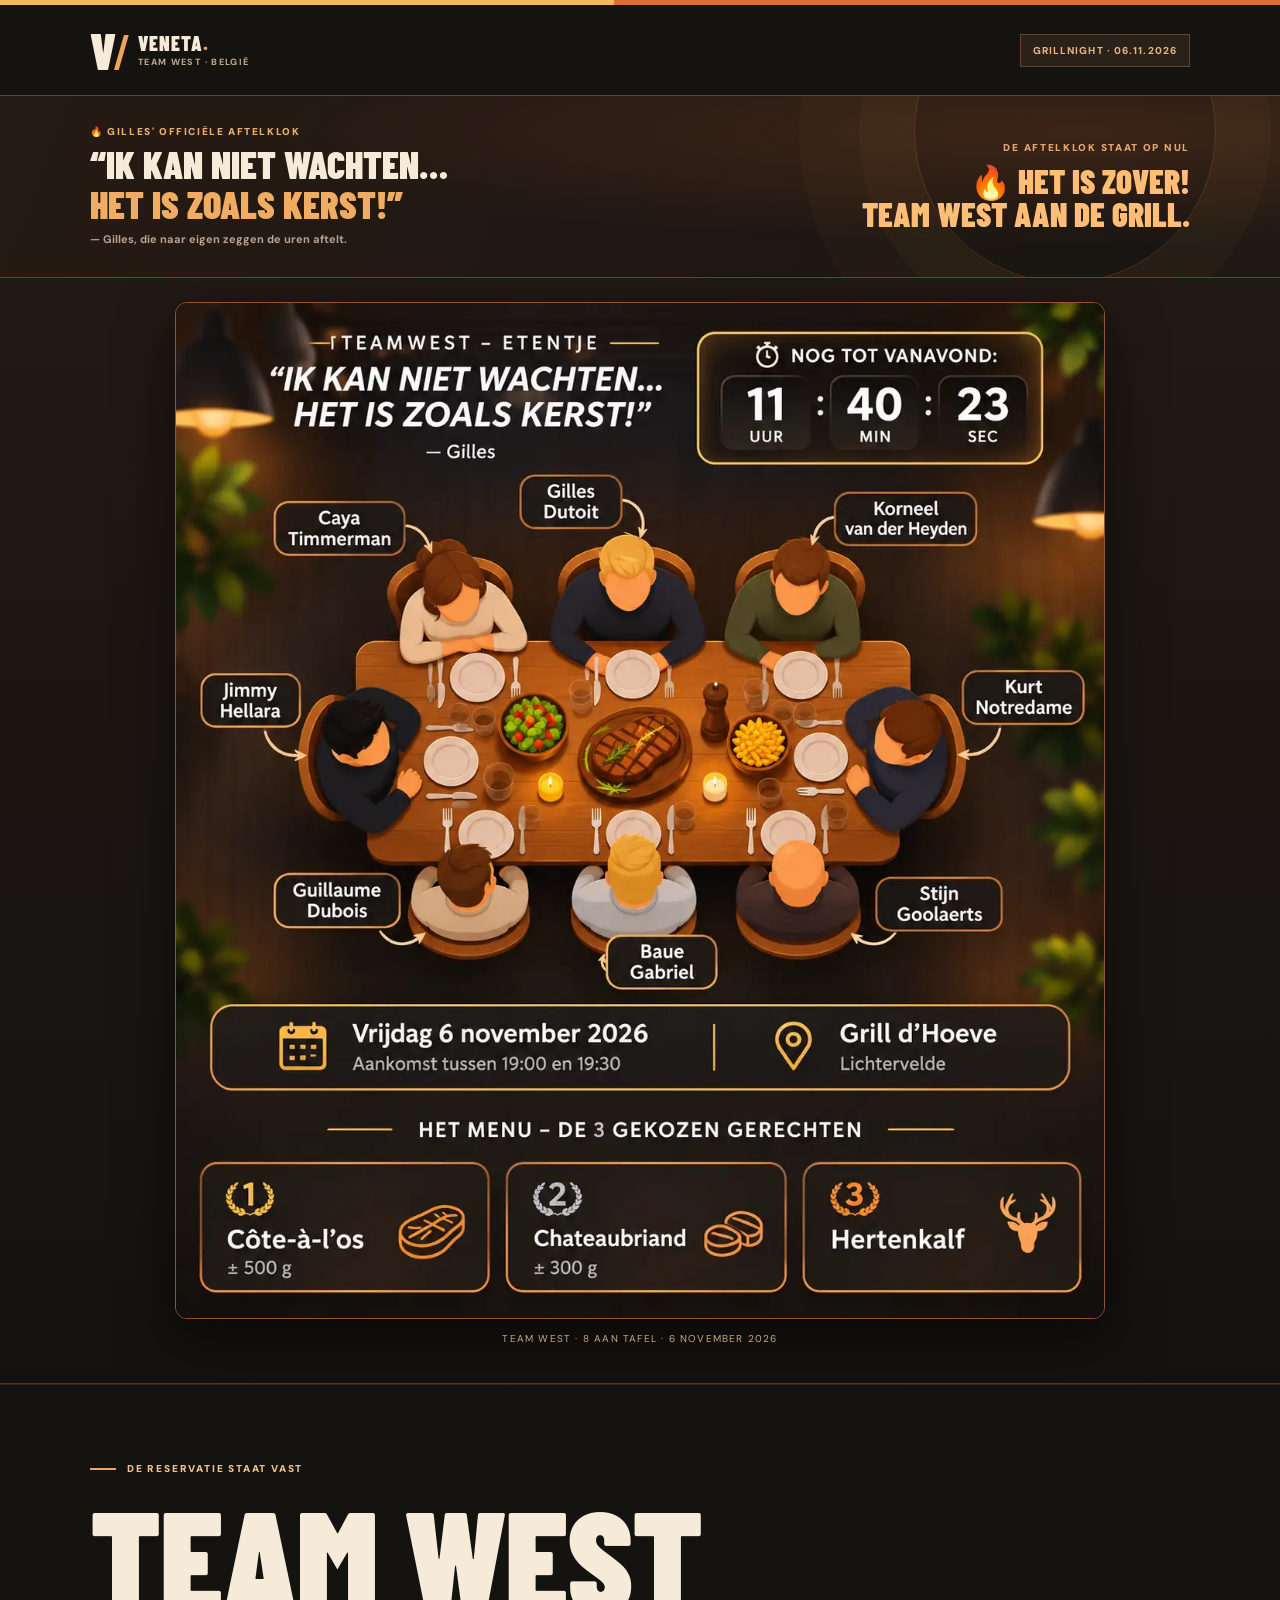
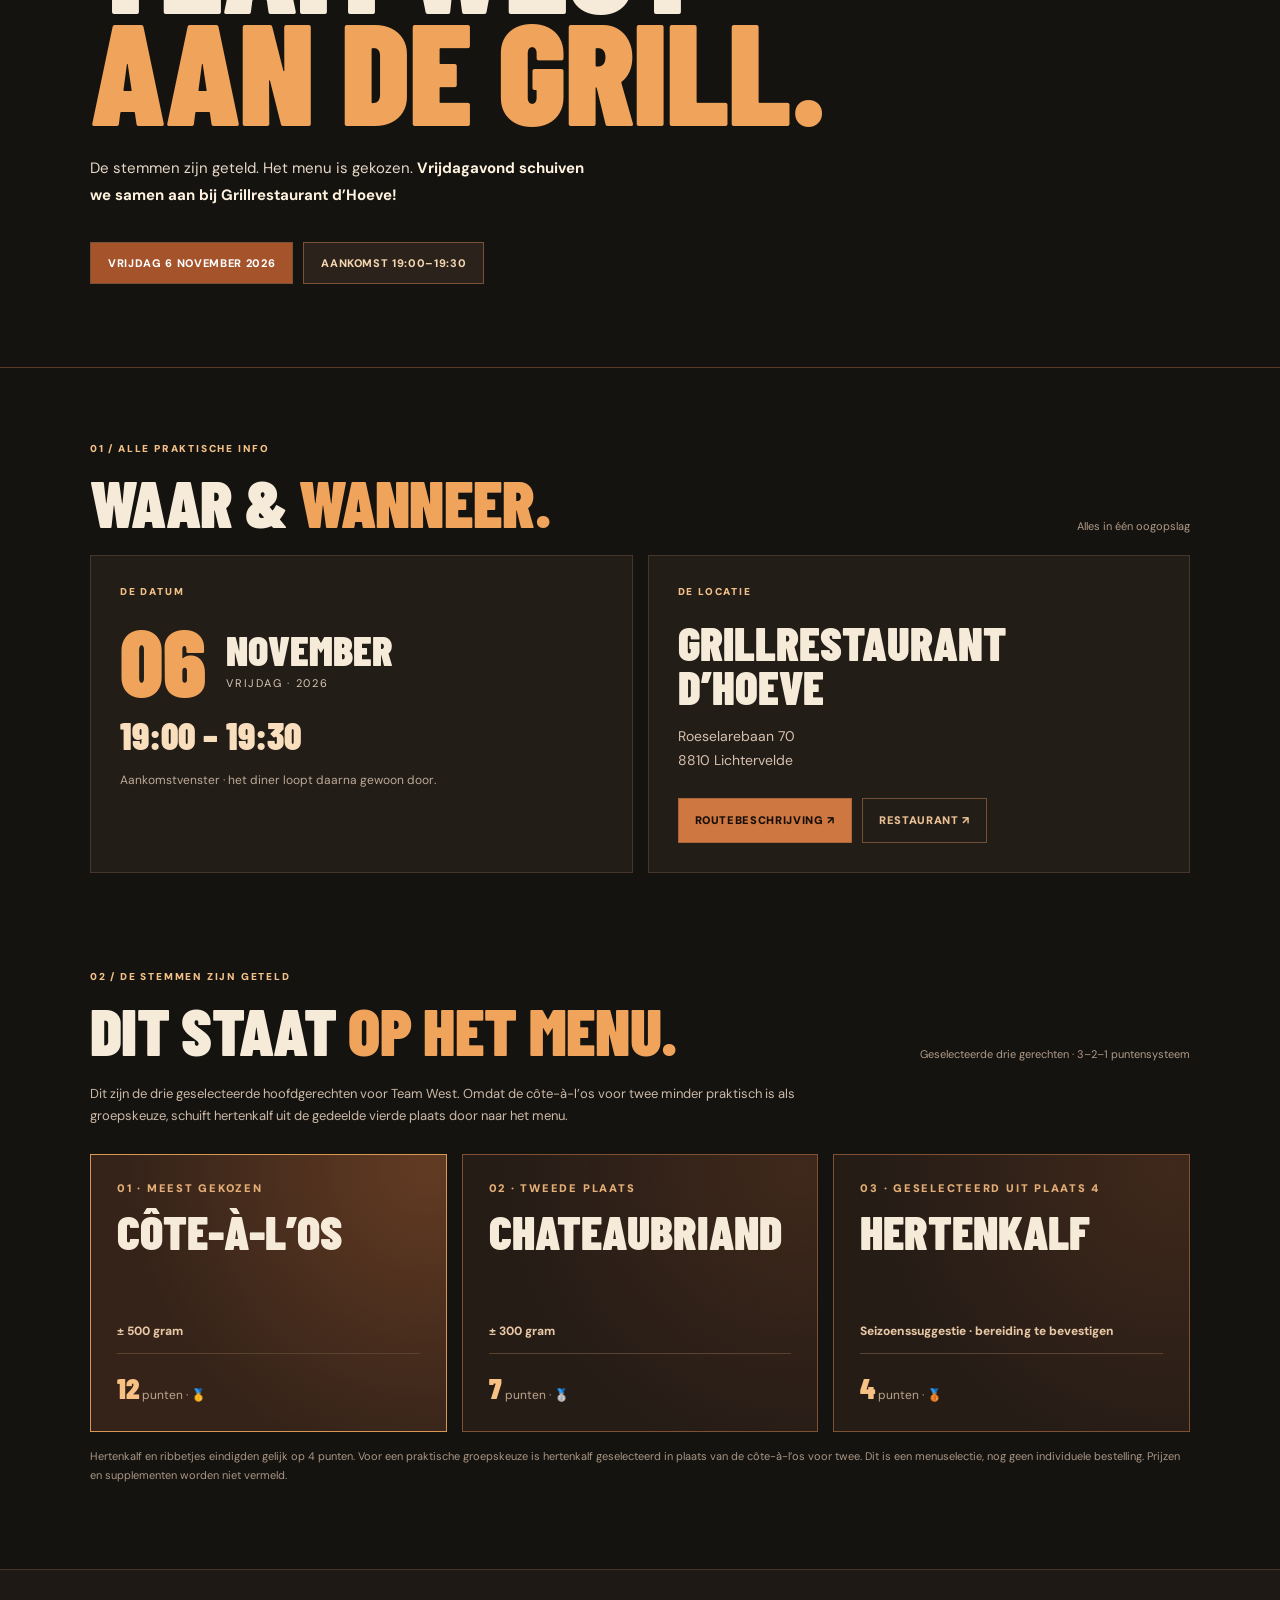
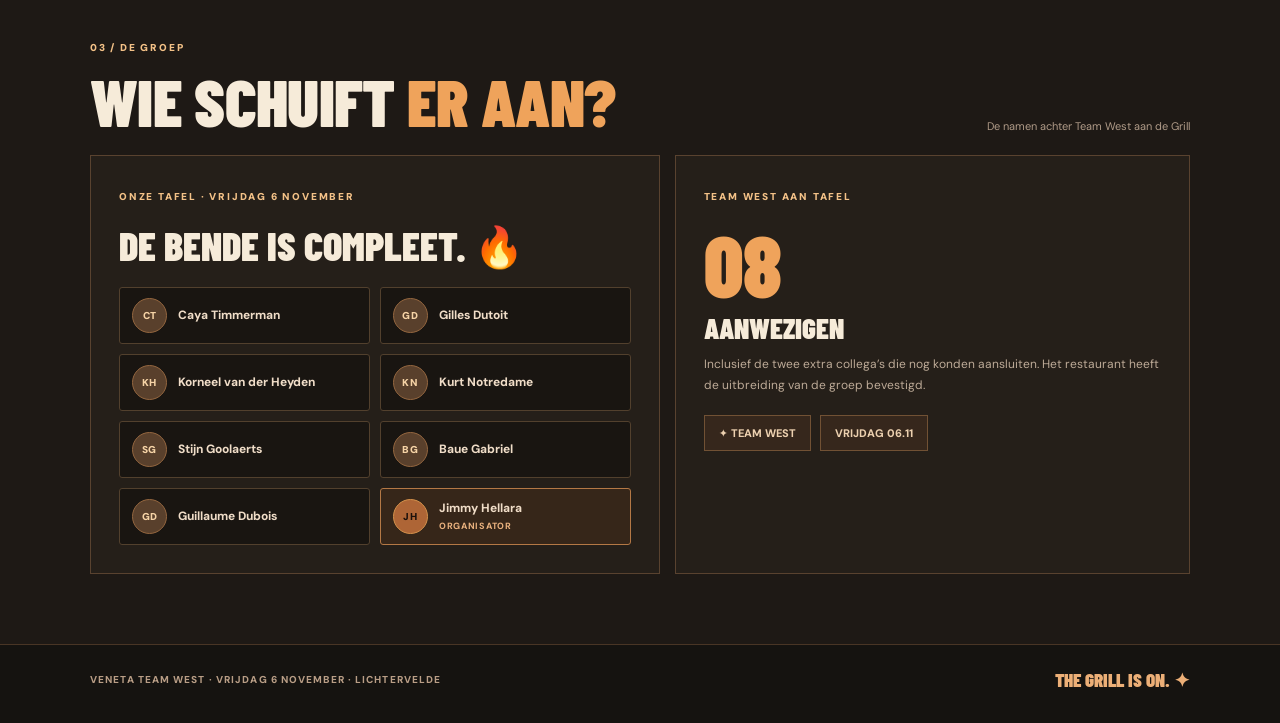
==== commit 96f81091: "Display approved eight-person tabletop poster below Gilles countdown" ====
--- a/index.html
+++ b/index.html
@@ -141,6 +141,14 @@
 .attendee-organizer small{display:block;font-size:9px;letter-spacing:.08em;color:#eab27f;margin-top:4px}
 @media(max-width:440px){.attendee-list{grid-template-columns:1fr}}
 
+
+/* Eight colleagues around the grill: approved artwork, directly after countdown */
+.teamwest-artwork{background:linear-gradient(#211914,#141210);border-bottom:1px solid #523726;padding:24px 0 38px}
+.teamwest-artwork .wrap{max-width:930px}
+.teamwest-artwork a{display:block;border:1px solid #8e5837;border-radius:12px;overflow:hidden;box-shadow:0 18px 55px #0008}
+.teamwest-artwork img{display:block;width:100%;height:auto;aspect-ratio:1199/1312;object-fit:contain}
+.teamwest-artwork-caption{font-size:10px;letter-spacing:.12em;text-align:center;color:#cda77e;margin:13px 0 0}
+@media(max-width:650px){.teamwest-artwork{padding:13px 0 25px}.teamwest-artwork .wrap{width:calc(100% - 20px)}.teamwest-artwork-caption{font-size:9px}}
 </style>
 </head>
 <body>
@@ -170,6 +178,15 @@
     <div class="gilles-digit"><strong id="gilles-seconds">––</strong><span>SECONDEN</span></div>
    </div>
   </div>
+ </div>
+</section>
+
+<section class="teamwest-artwork" aria-label="Team West aan tafel: illustratie van de acht aanwezigen">
+ <div class="wrap">
+  <a href="./teamwest-tafel.webp" target="_blank" rel="noopener noreferrer" aria-label="Bekijk de Team West-tafelillustratie in volledig formaat">
+    <img src="./teamwest-tafel.webp" alt="Bovenaanzicht van een gedekte grilltafel met acht Team West-collega’s: Caya, Gilles, Korneel, Kurt, Jimmy, Guillaume, Baue en Stijn. Met het gekozen menu." width="1199" height="1312" decoding="async" fetchpriority="high">
+  </a>
+  <p class="teamwest-artwork-caption">TEAM WEST · 8 AAN TAFEL · 6 NOVEMBER 2026</p>
  </div>
 </section>
 
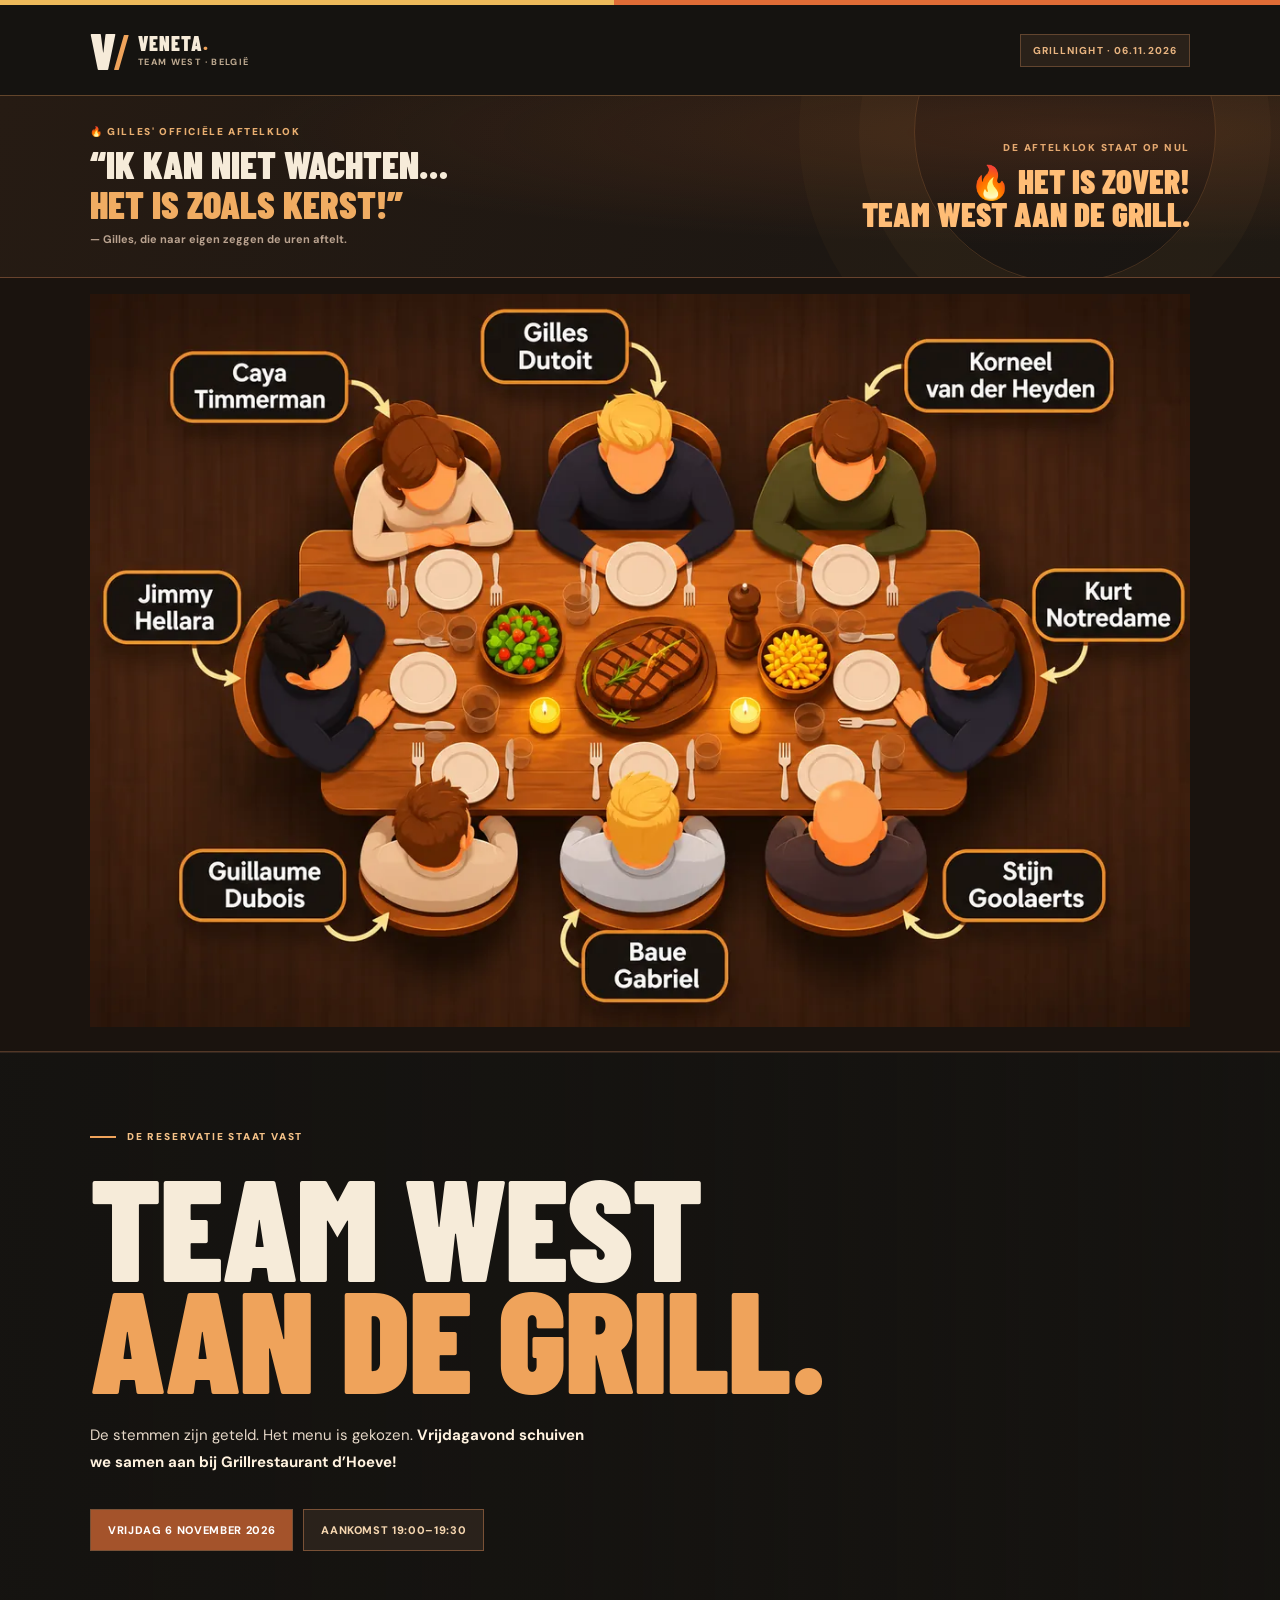
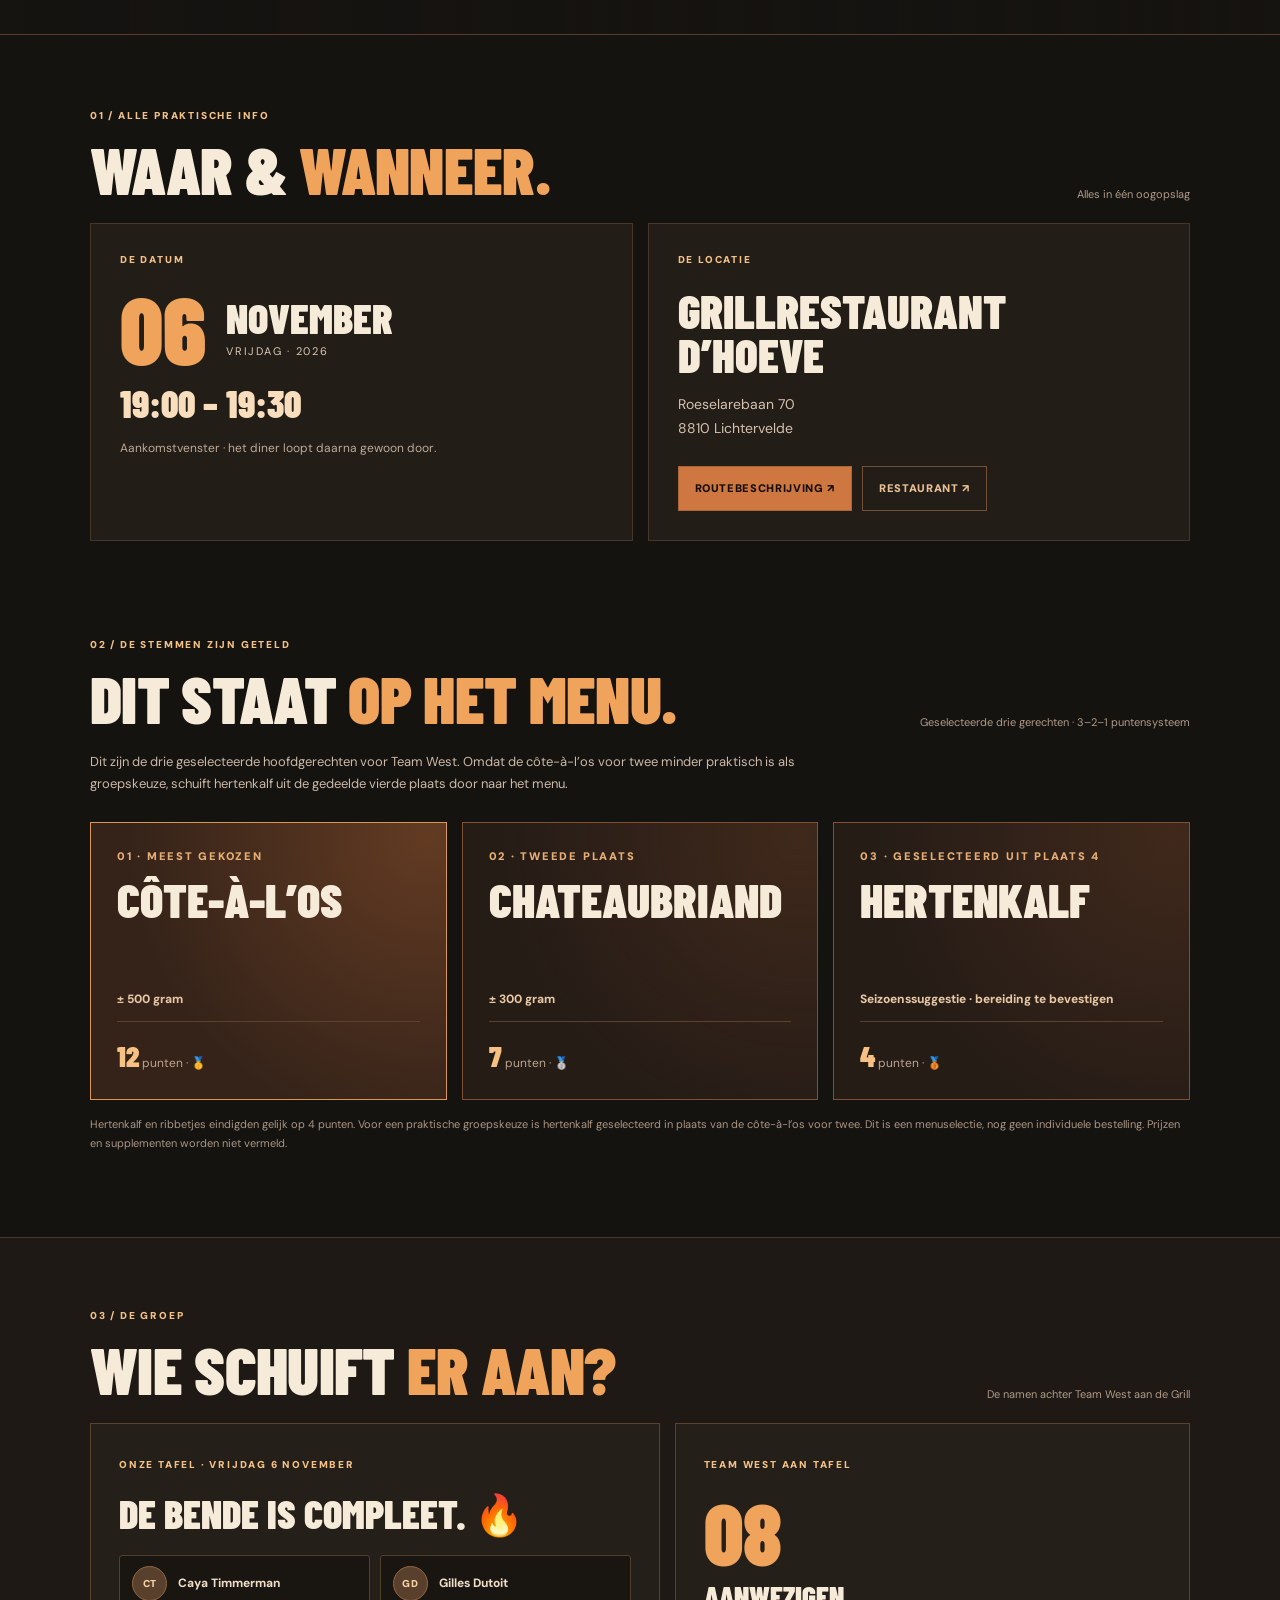
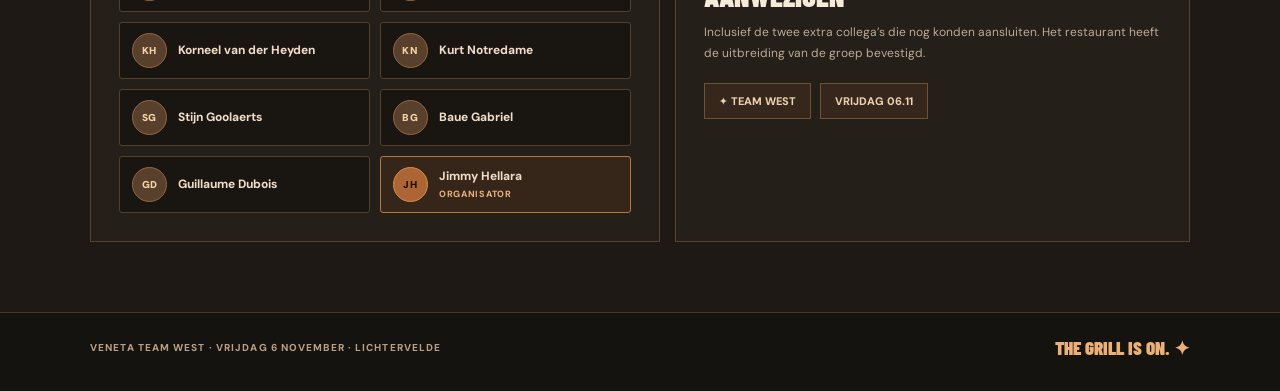
==== commit 0f106f81: "Display only the eight-person table illustration directly below Gilles countdown" ====
--- a/index.html
+++ b/index.html
@@ -143,12 +143,11 @@
 
 
 /* Eight colleagues around the grill: approved artwork, directly after countdown */
-.teamwest-artwork{background:linear-gradient(#211914,#141210);border-bottom:1px solid #523726;padding:24px 0 38px}
-.teamwest-artwork .wrap{max-width:930px}
-.teamwest-artwork a{display:block;border:1px solid #8e5837;border-radius:12px;overflow:hidden;box-shadow:0 18px 55px #0008}
-.teamwest-artwork img{display:block;width:100%;height:auto;aspect-ratio:1199/1312;object-fit:contain}
-.teamwest-artwork-caption{font-size:10px;letter-spacing:.12em;text-align:center;color:#cda77e;margin:13px 0 0}
-@media(max-width:650px){.teamwest-artwork{padding:13px 0 25px}.teamwest-artwork .wrap{width:calc(100% - 20px)}.teamwest-artwork-caption{font-size:9px}}
+.teamwest-artwork{background:#1a130e;border-bottom:1px solid #523726;padding:16px 0 24px}
+.teamwest-artwork .wrap{max-width:1150px}
+.teamwest-artwork a{display:block;border:0;border-radius:0;overflow:hidden;box-shadow:none}
+.teamwest-artwork img{display:block;width:100%;height:auto;aspect-ratio:3/2;object-fit:contain}
+@media(max-width:650px){.teamwest-artwork{padding:8px 0 18px}.teamwest-artwork .wrap{width:calc(100% - 16px)}}
 </style>
 </head>
 <body>
@@ -181,12 +180,11 @@
  </div>
 </section>
 
-<section class="teamwest-artwork" aria-label="Team West aan tafel: illustratie van de acht aanwezigen">
+<section class="teamwest-artwork" aria-label="Bovenaanzicht van de tafel met acht Team West-collega’s">
  <div class="wrap">
-  <a href="./teamwest-tafel.webp" target="_blank" rel="noopener noreferrer" aria-label="Bekijk de Team West-tafelillustratie in volledig formaat">
-    <img src="./teamwest-tafel.webp" alt="Bovenaanzicht van een gedekte grilltafel met acht Team West-collega’s: Caya, Gilles, Korneel, Kurt, Jimmy, Guillaume, Baue en Stijn. Met het gekozen menu." width="1199" height="1312" decoding="async" fetchpriority="high">
+  <a href="./teamwest-tafel-8-personen.webp" target="_blank" rel="noopener noreferrer" aria-label="Bekijk de tafelillustratie met de namen van acht collega’s">
+   <img src="./teamwest-tafel-8-personen.webp" alt="Eenvoudige 2D-illustratie van een gedekte tafel, van bovenaf bekeken. Acht collega’s zitten eromheen met hun naam erbij: Caya Timmerman, Gilles Dutoit, Korneel van der Heyden, Kurt Notredame, Stijn Goolaerts, Baue Gabriel, Guillaume Dubois en Jimmy Hellara." width="1200" height="800" decoding="async" fetchpriority="high">
   </a>
-  <p class="teamwest-artwork-caption">TEAM WEST · 8 AAN TAFEL · 6 NOVEMBER 2026</p>
  </div>
 </section>
 
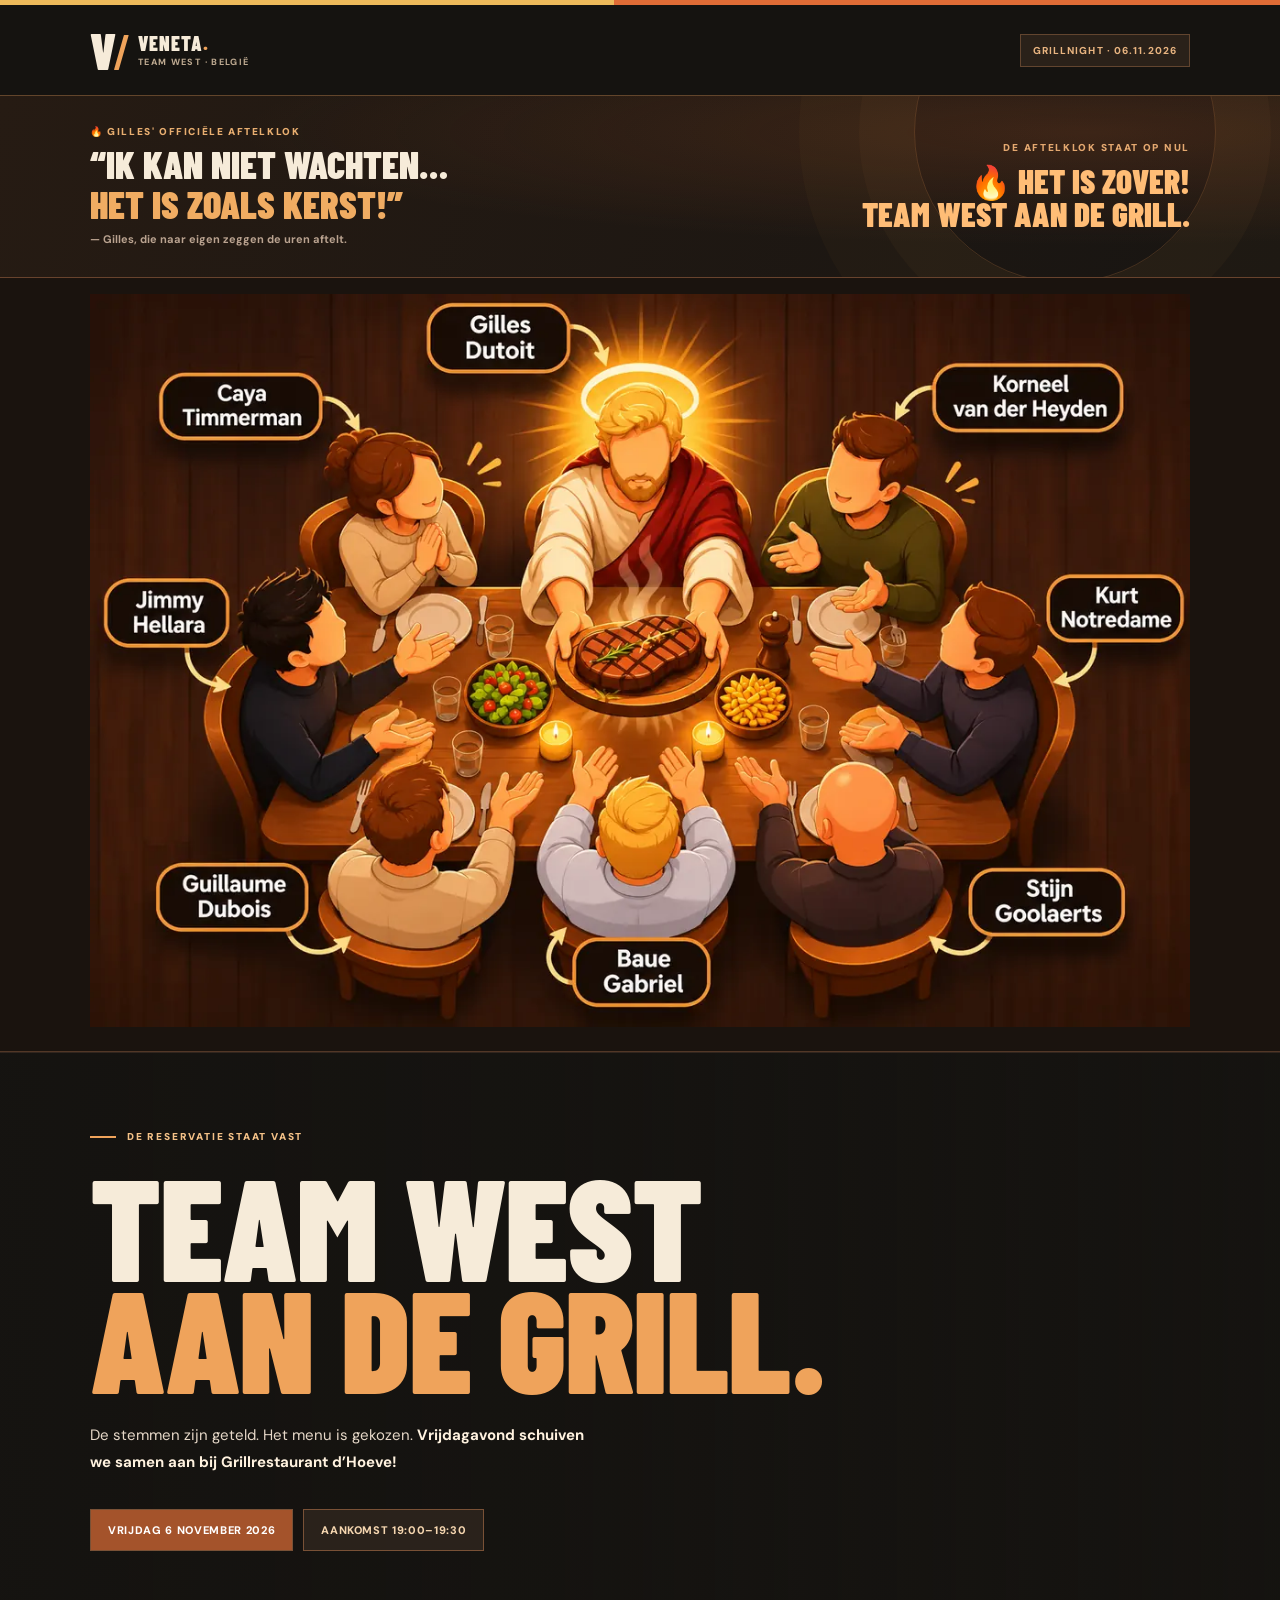
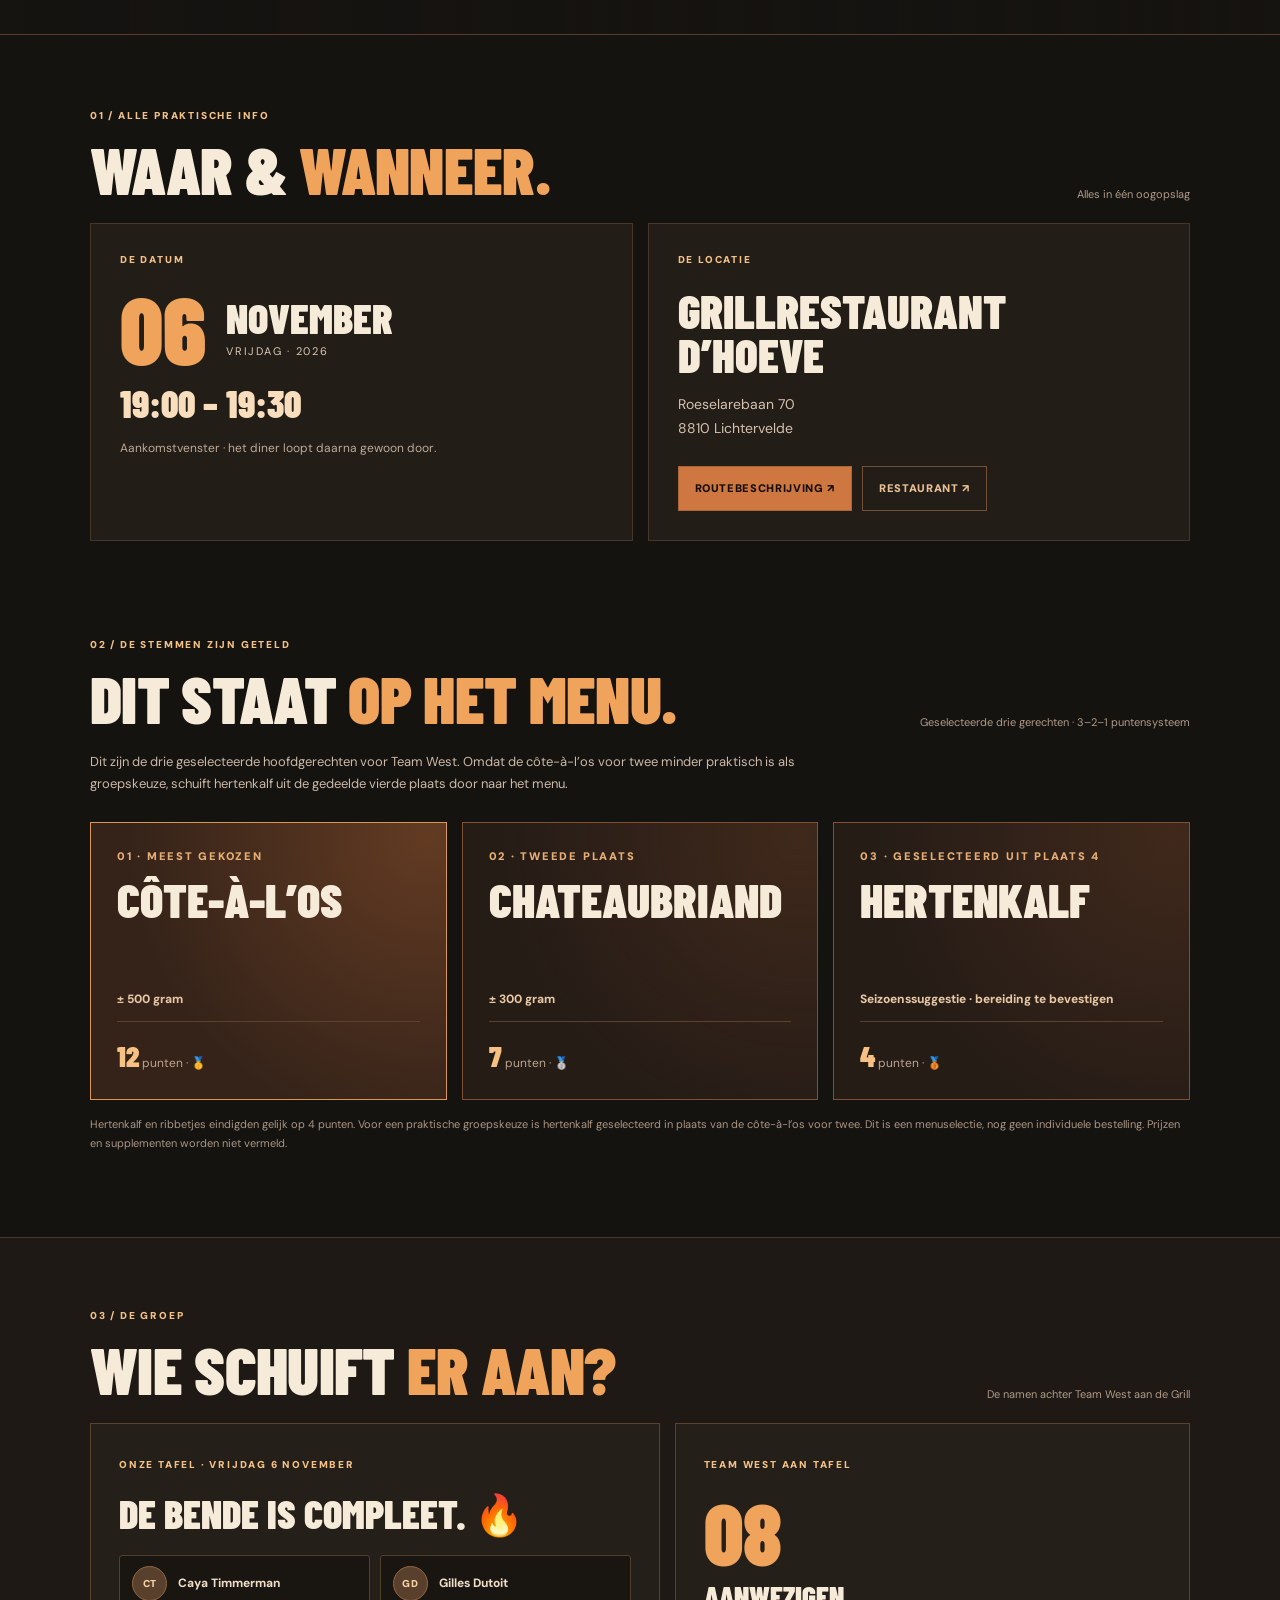
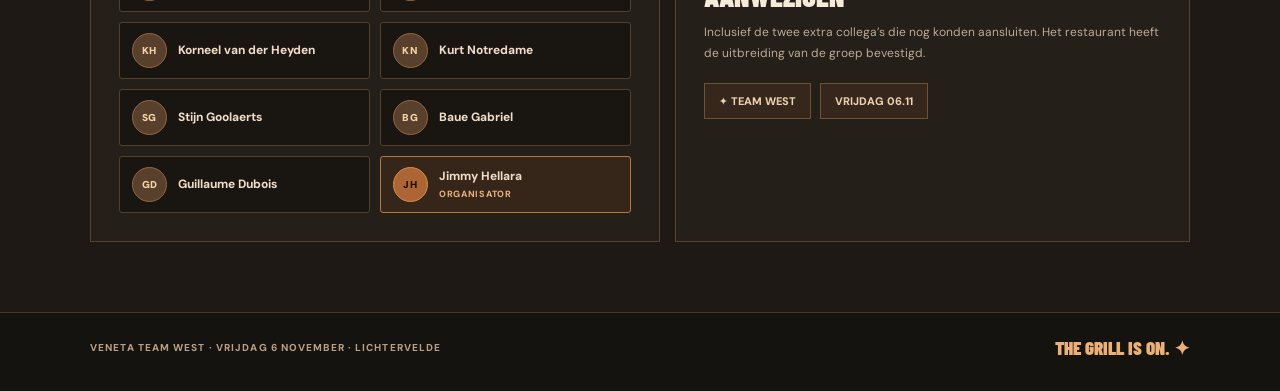
==== commit f3d0c6df: "Display Gilles' festive Jesus-at-the-table illustration below countdown" ====
--- a/index.html
+++ b/index.html
@@ -182,8 +182,8 @@
 
 <section class="teamwest-artwork" aria-label="Bovenaanzicht van de tafel met acht Team West-collega’s">
  <div class="wrap">
-  <a href="./teamwest-tafel-8-personen.webp" target="_blank" rel="noopener noreferrer" aria-label="Bekijk de tafelillustratie met de namen van acht collega’s">
-   <img src="./teamwest-tafel-8-personen.webp" alt="Eenvoudige 2D-illustratie van een gedekte tafel, van bovenaf bekeken. Acht collega’s zitten eromheen met hun naam erbij: Caya Timmerman, Gilles Dutoit, Korneel van der Heyden, Kurt Notredame, Stijn Goolaerts, Baue Gabriel, Guillaume Dubois en Jimmy Hellara." width="1200" height="800" decoding="async" fetchpriority="high">
+  <a href="./gilles-jezus-aan-tafel.webp" target="_blank" rel="noopener noreferrer" aria-label="Bekijk de tafelillustratie met de namen van acht collega’s">
+   <img src="./gilles-jezus-aan-tafel.webp" alt="Feestelijke illustratie van Team West aan tafel, met Gilles Dutoit als Jezusachtige gast met aureool die een steak op tafel zet. Alle acht collega's staan met hun naam bij de tafel." width="1200" height="800" decoding="async" fetchpriority="high">
   </a>
  </div>
 </section>
